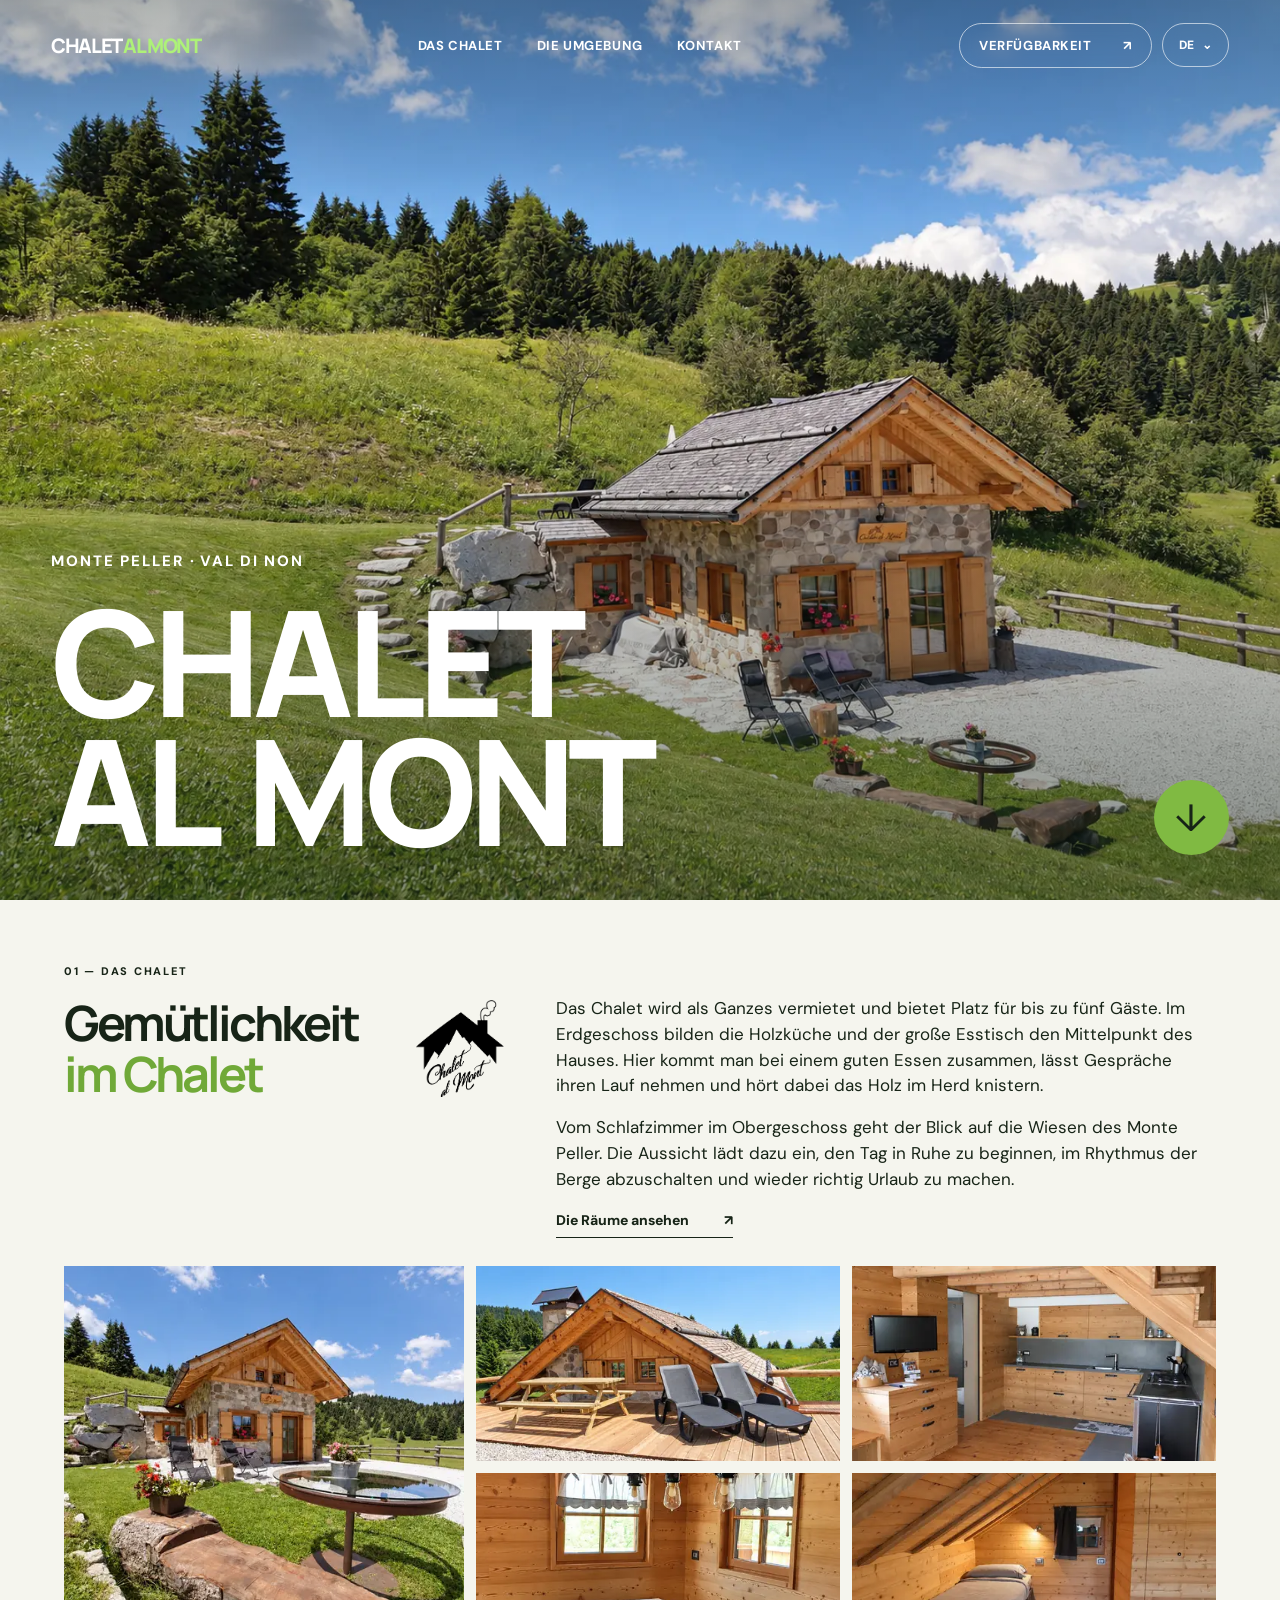
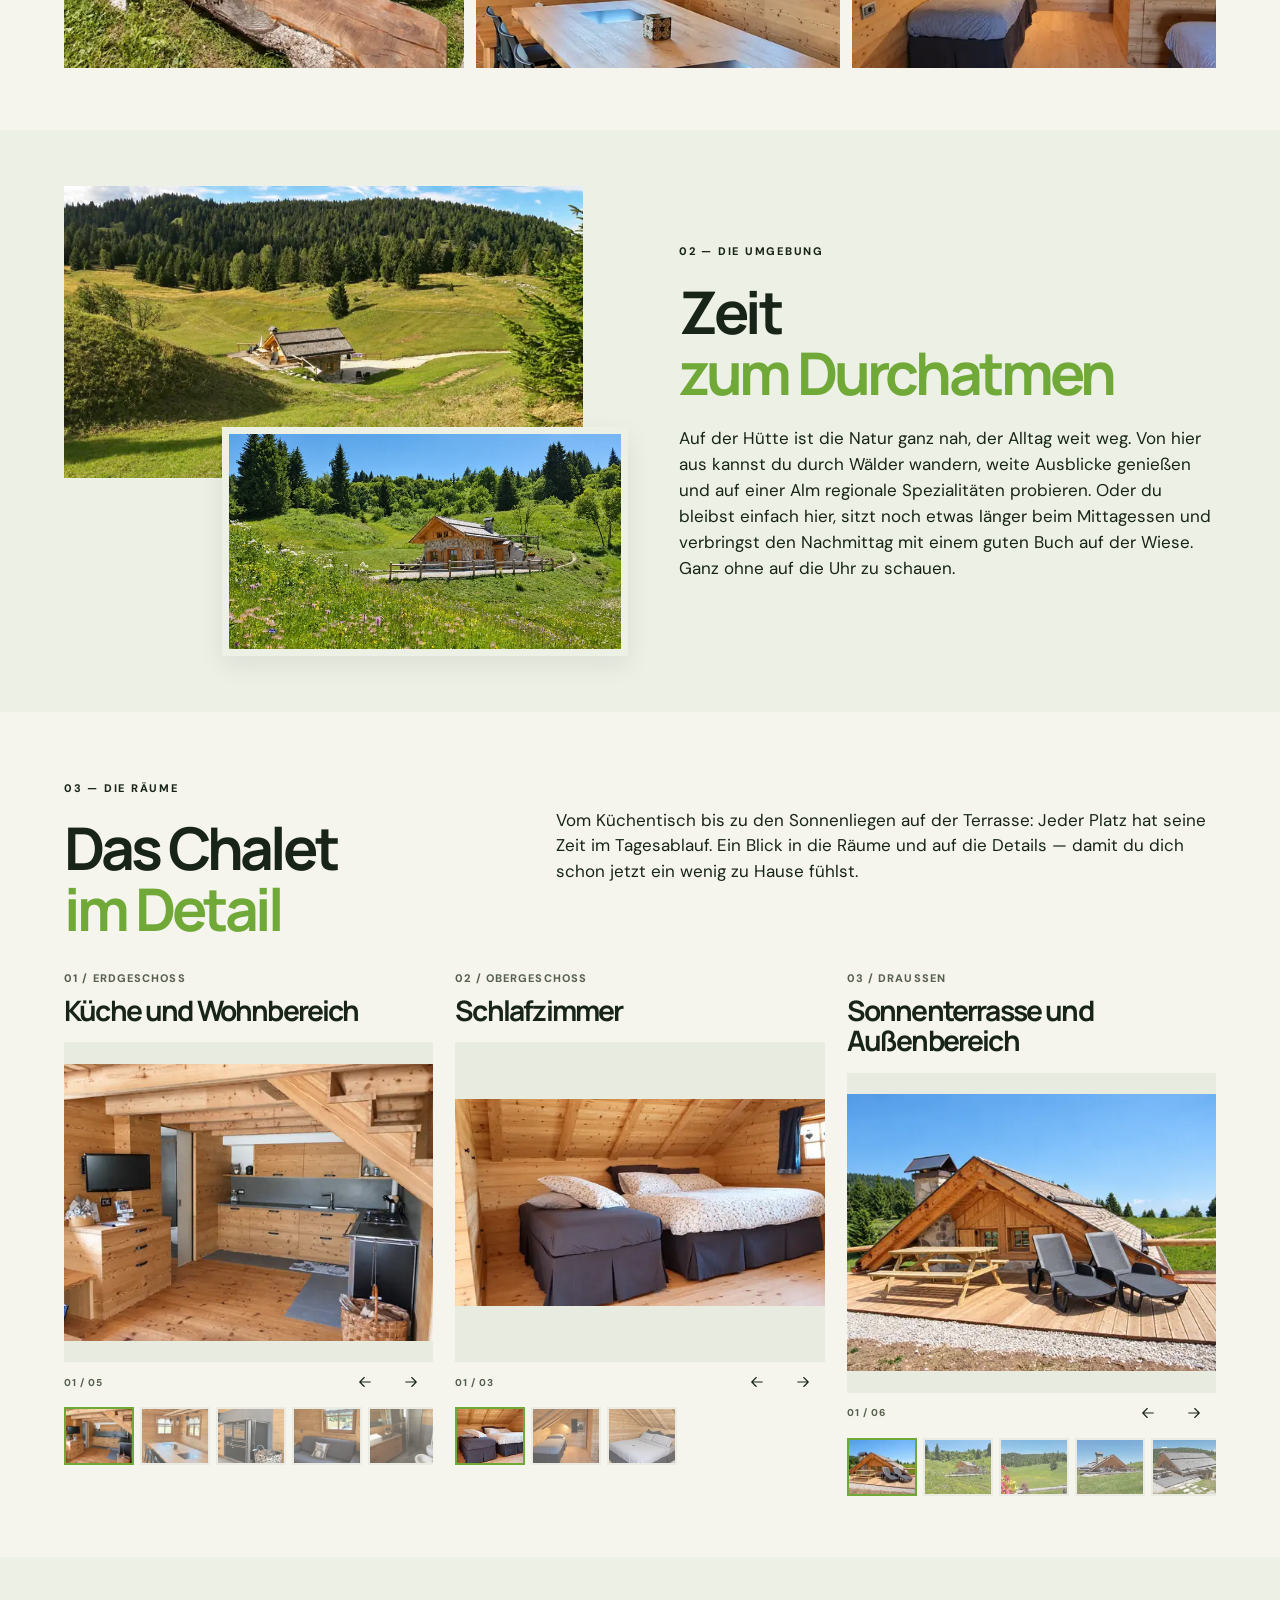
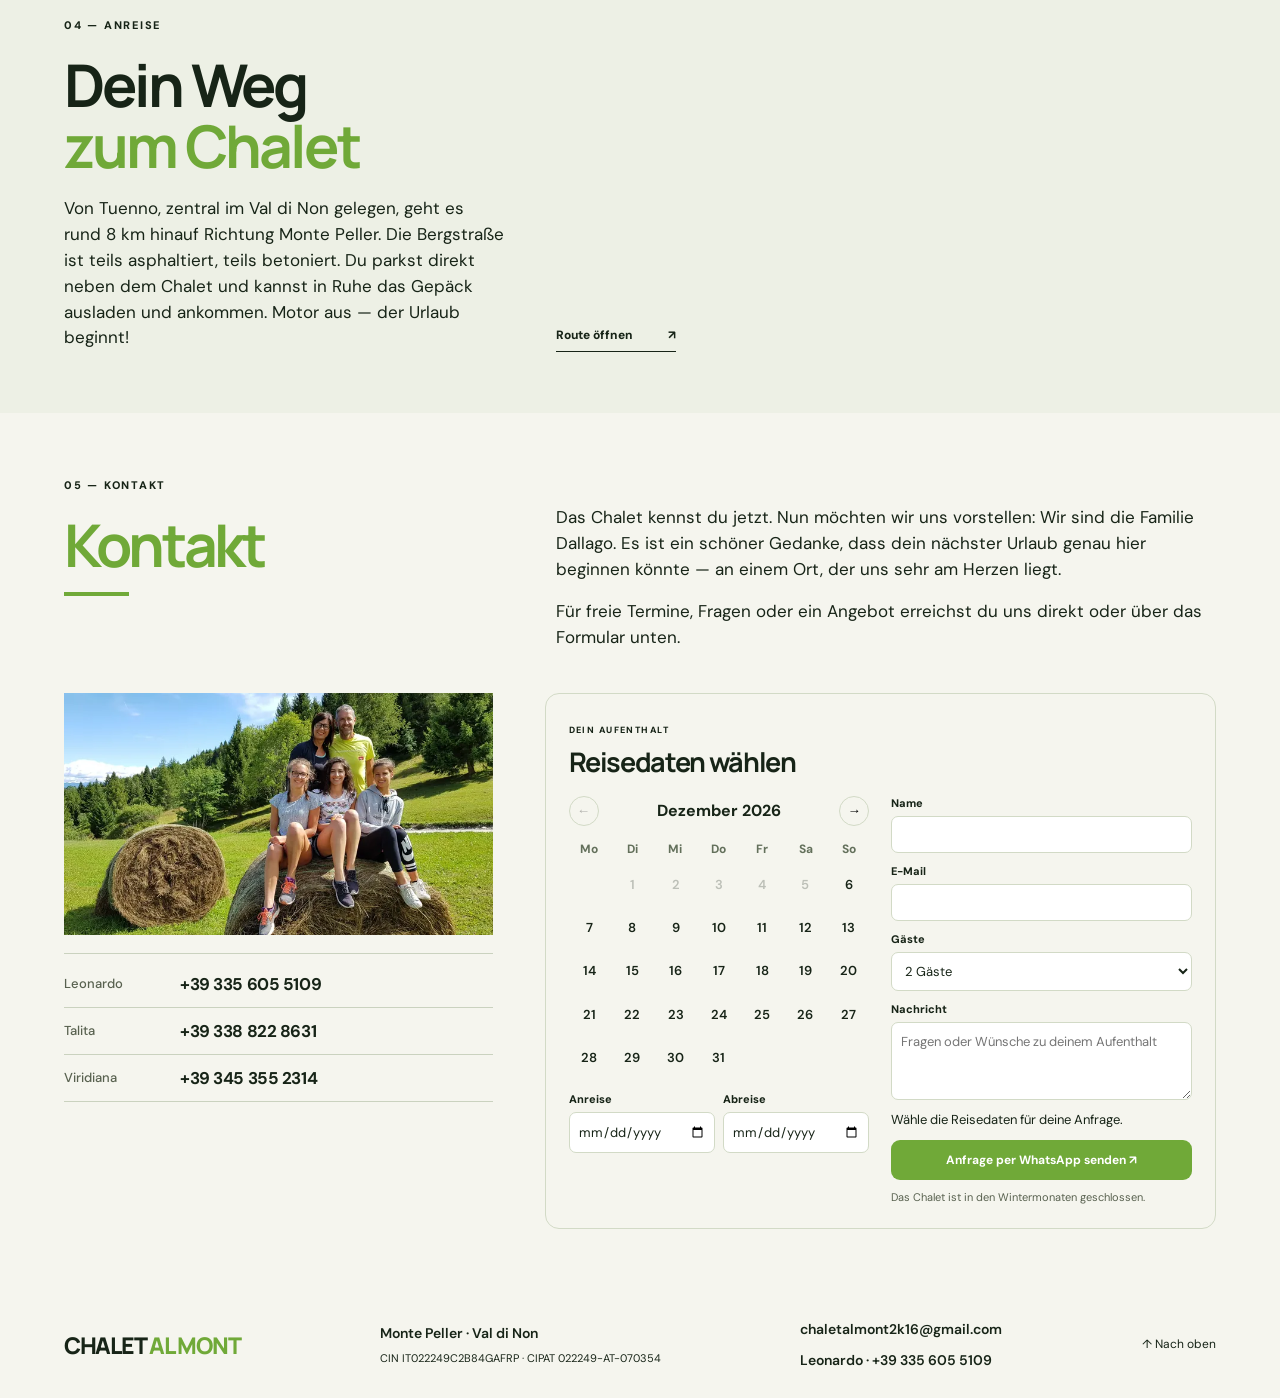
==== docs/de/index.html @ 5050e34b "Sito Chalet al Mont: IT, EN e DE" ====
<!doctype html>
<html lang="de">
<head>
  <meta charset="utf-8"><meta name="viewport" content="width=device-width, initial-scale=1"><meta name="theme-color" content="#223322">
  <title>Chalet al Mont — Eine Hütte am Monte Peller</title>
  <meta name="description" content="Chalet al Mont: eine Hütte für bis zu fünf Gäste am Monte Peller, zwischen Wiesen und Wald. Entdecke die Räume und frage nach freien Terminen.">
  <link rel="preconnect" href="https://fonts.googleapis.com"><link rel="preconnect" href="https://fonts.gstatic.com" crossorigin><link href="https://fonts.googleapis.com/css2?family=DM+Sans:wght@400;500;600;700&amp;family=Manrope:wght@400;500;600;700;800&amp;display=swap" rel="stylesheet"><link rel="stylesheet" href="../style.css">
<link rel="alternate" hreflang="it" href="https://gabbbri.github.io/chalet-al-mont/"><link rel="alternate" hreflang="en" href="https://gabbbri.github.io/chalet-al-mont/en/"><link rel="alternate" hreflang="de" href="https://gabbbri.github.io/chalet-al-mont/de/"></head>
<body>
  <header class="topbar"><a class="brand" href="#top" aria-label="Chalet al Mont, zum Seitenanfang">CHALET <span>AL MONT</span></a><nav aria-label="Hauptmenü"><a href="#chalet">DAS CHALET</a><a href="#paesaggio">DIE UMGEBUNG</a><a href="#contatti">KONTAKT</a></nav><div class="header-actions"><a class="top-cta" href="#contatti">VERFÜGBARKEIT <span>↗</span></a><details class="language-switch"><summary aria-label="Sprache wählen"><span>DE</span><span aria-hidden="true">⌄</span></summary><div class="language-list"><a href="../" lang="it" hreflang="it" data-language="it">Italiano</a><a href="../en/" lang="en" hreflang="en" data-language="en">English</a><a href="./" lang="de" hreflang="de" data-language="de" aria-current="page">Deutsch</a></div></details></div></header>
  <main id="top">
    <section class="hero" aria-labelledby="hero-title"><img class="hero-img" src="../assets/chalet.jpg-page-1448.webp" srcset="../assets/chalet.jpg-page-480.webp 480w, ../assets/chalet.jpg-page-720.webp 720w, ../assets/chalet.jpg-page-960.webp 960w, ../assets/chalet.jpg-page-1448.webp 1448w" sizes="100vw" width="1448" height="1086" decoding="async" alt="Chalet al Mont auf den Wiesen des Monte Peller" fetchpriority="high"><div class="hero-shade"></div><div class="hero-bottom"><div><span class="tiny">MONTE PELLER · VAL DI NON</span><h1 id="hero-title">CHALET<br><span>AL MONT</span></h1></div><a class="hero-down" href="#chalet" aria-label="Zum Chalet scrollen">↓</a></div></section>

    <section class="opening" id="chalet">
      <div class="opening-head"><div class="section-title-block"><div class="opening-identity"><span class="section-label">01 — DAS CHALET</span></div><h2>Gemütlichkeit <br><em>im Chalet</em></h2><img class="original-logo opening-mark" src="../assets/logo-originale.png" alt="Logo von Chalet al Mont" loading="lazy"></div><div class="opening-copy"><p>Das Chalet wird als Ganzes vermietet und bietet Platz für bis zu fünf Gäste. Im Erdgeschoss bilden die Holzküche und der große Esstisch den Mittelpunkt des Hauses. Hier kommt man bei einem guten Essen zusammen, lässt Gespräche ihren Lauf nehmen und hört dabei das Holz im Herd knistern.</p><p>Vom Schlafzimmer im Obergeschoss geht der Blick auf die Wiesen des Monte Peller. Die Aussicht lädt dazu ein, den Tag in Ruhe zu beginnen, im Rhythmus der Berge abzuschalten und wieder richtig Urlaub zu machen.</p><a class="arrow-link" href="#ambienti">Die Räume ansehen <span>↗</span></a></div></div>
      <div class="chalet-gallery" aria-label="Fotos des Chalets, innen und außen">
        <a class="gallery-main" href="../assets/facciata-1086.webp" aria-label="Foto der Chaletfassade öffnen"><img src="../assets/facciata-page-480.webp" srcset="../assets/facciata-page-480.webp 480w, ../assets/facciata-page-720.webp 720w, ../assets/facciata-page-960.webp 960w" sizes="(max-width: 650px) 90vw, 30vw" width="480" height="640" decoding="async" alt="Das Chalet und die Sitzplätze im Freien" loading="lazy"></a>
        <a href="../assets/terrazza-ai-1448.webp" aria-label="Foto der Terrasse öffnen"><img src="../assets/terrazza-ai-page-480.webp" srcset="../assets/terrazza-ai-page-480.webp 480w, ../assets/terrazza-ai-page-720.webp 720w, ../assets/terrazza-ai-page-960.webp 960w" sizes="(max-width: 650px) 44vw, 29vw" width="480" height="360" decoding="async" alt="Terrasse mit Tisch und Sonnenliegen" loading="lazy"></a>
        <a href="../assets/cucina-ai-1448.webp" aria-label="Foto der Küche öffnen"><img src="../assets/cucina-ai-page-480.webp" srcset="../assets/cucina-ai-page-480.webp 480w, ../assets/cucina-ai-page-720.webp 720w, ../assets/cucina-ai-page-960.webp 960w" sizes="(max-width: 650px) 44vw, 29vw" width="480" height="360" decoding="async" alt="Holzküche und Herd unter der Treppe" loading="lazy"></a>
        <a href="../assets/zona-pranzo-ai-941.webp" aria-label="Vergrößern: Der Esstisch vor den beiden Fenstern"><img src="../assets/zona-pranzo-ai-page-480.webp" srcset="../assets/zona-pranzo-ai-page-480.webp 480w, ../assets/zona-pranzo-ai-page-720.webp 720w, ../assets/zona-pranzo-ai-page-941.webp 941w" sizes="(max-width: 650px) 44vw, 29vw" width="480" height="853" decoding="async" alt="Der Esstisch vor den beiden Fenstern" loading="lazy"></a>
        <a href="../assets/camera-ai-1600.webp" aria-label="Foto des Schlafzimmers öffnen"><img src="../assets/camera-ai-page-480.webp" srcset="../assets/camera-ai-page-480.webp 480w, ../assets/camera-ai-page-720.webp 720w, ../assets/camera-ai-page-960.webp 960w" sizes="(max-width: 650px) 44vw, 29vw" width="480" height="270" decoding="async" alt="Betten im Schlafzimmer im Obergeschoss" loading="lazy"></a>
      </div>
    </section>



    <section class="photo-story" id="paesaggio"><div class="landscape-composition"><figure class="landscape-main"><img src="../assets/radura-page-480.webp" srcset="../assets/radura-page-480.webp 480w, ../assets/radura-page-720.webp 720w, ../assets/radura-page-960.webp 960w" sizes="(max-width: 750px) 80vw, 44vw" width="480" height="270" decoding="async" alt="Das Chalet auf einer Lichtung zwischen Wiese und Wald" loading="lazy"></figure><figure class="landscape-inset"><img src="../assets/prato-ai-page-480.webp" srcset="../assets/prato-ai-page-480.webp 480w, ../assets/prato-ai-page-720.webp 720w, ../assets/prato-ai-page-960.webp 960w" sizes="(max-width: 750px) 80vw, 44vw" width="480" height="270" decoding="async" alt="Das Chalet von der Wiese aus gesehen" loading="lazy"></figure></div><div class="photo-panel"><span class="section-label">02 — DIE UMGEBUNG</span><h2>Zeit <br><em>zum Durchatmen</em></h2><p>Auf der Hütte ist die Natur ganz nah, der Alltag weit weg. Von hier aus kannst du durch Wälder wandern, weite Ausblicke genießen und auf einer Alm regionale Spezialitäten probieren. Oder du bleibst einfach hier, sitzt noch etwas länger beim Mittagessen und verbringst den Nachmittag mit einem guten Buch auf der Wiese. Ganz ohne auf die Uhr zu schauen.</p></div></section>

    <section class="rooms" id="ambienti"><div class="rooms-head"><div class="section-title-block"><span class="section-label">03 — DIE RÄUME</span><h2>Das Chalet <br><em>im Detail</em></h2></div><div class="section-copy"><p>Vom Küchentisch bis zu den Sonnenliegen auf der Terrasse: Jeder Platz hat seine Zeit im Tagesablauf. Ein Blick in die Räume und auf die Details — damit du dich schon jetzt ein wenig zu Hause fühlst.</p></div></div><div class="room-grid"><article class="room-card"><span>01 / ERDGESCHOSS</span><h3>Küche und Wohnbereich</h3><div class="space-gallery" aria-label="Fotos vom Erdgeschoss" data-space-gallery><div class="space-slides"><a class="room-photo" href="../assets/cucina-ai-1448.webp" aria-label="Vergrößern: Die Küche und die Treppe zum Obergeschoss"><img src="../assets/cucina-ai-page-480.webp" srcset="../assets/cucina-ai-page-480.webp 480w, ../assets/cucina-ai-page-720.webp 720w, ../assets/cucina-ai-page-960.webp 960w" sizes="(max-width: 650px) 90vw, 29vw" width="480" height="360" decoding="async" alt="Die Küche und die Treppe zum Obergeschoss" loading="lazy"></a><a class="room-photo" href="../assets/zona-pranzo-ai-941.webp" aria-label="Vergrößern: Der Esstisch vor den beiden Fenstern" hidden tabindex="-1"><img data-src="../assets/zona-pranzo-ai-page-480.webp" data-srcset="../assets/zona-pranzo-ai-page-480.webp 480w, ../assets/zona-pranzo-ai-page-720.webp 720w, ../assets/zona-pranzo-ai-page-941.webp 941w" sizes="(max-width: 650px) 90vw, 29vw" width="480" height="853" decoding="async" alt="Der Esstisch vor den beiden Fenstern" loading="lazy"></a><a class="room-photo" href="../assets/stufa-ai-941.webp" aria-label="Vergrößern: Der Holzherd im Erdgeschoss" hidden tabindex="-1"><img data-src="../assets/stufa-ai-page-480.webp" data-srcset="../assets/stufa-ai-page-480.webp 480w, ../assets/stufa-ai-page-720.webp 720w, ../assets/stufa-ai-page-941.webp 941w" sizes="(max-width: 650px) 90vw, 29vw" width="480" height="853" decoding="async" alt="Der Holzherd im Erdgeschoss" loading="lazy"></a><a class="room-photo" href="../assets/soggiorno-ai-1086.webp" aria-label="Vergrößern: Das Sofa im Wohnbereich" hidden tabindex="-1"><img data-src="../assets/soggiorno-ai-page-480.webp" data-srcset="../assets/soggiorno-ai-page-480.webp 480w, ../assets/soggiorno-ai-page-720.webp 720w, ../assets/soggiorno-ai-page-960.webp 960w" sizes="(max-width: 650px) 90vw, 29vw" width="480" height="640" decoding="async" alt="Das Sofa im Wohnbereich" loading="lazy"></a><a class="room-photo" href="../assets/bagno-originale-1600.webp" aria-label="Vergrößern: Das Bad im Erdgeschoss mit Waschbecken und Dusche" hidden tabindex="-1"><img data-src="../assets/bagno-originale-page-480.webp" data-srcset="../assets/bagno-originale-page-480.webp 480w, ../assets/bagno-originale-page-720.webp 720w, ../assets/bagno-originale-page-960.webp 960w" sizes="(max-width: 650px) 90vw, 29vw" width="480" height="360" decoding="async" alt="Das Bad im Erdgeschoss mit Waschbecken und Dusche" loading="lazy"></a><div class="space-controls"><button type="button" data-step="-1" aria-label="Vorheriges Foto"><svg viewbox="0 0 24 24" aria-hidden="true"><path d="M19 12H5m6-6-6 6 6 6"></path></svg></button><span class="space-count" aria-live="polite">01 / 05</span><button type="button" data-step="1" aria-label="Nächstes Foto"><svg viewbox="0 0 24 24" aria-hidden="true"><path d="M5 12h14m-6-6 6 6-6 6"></path></svg></button></div></div><div class="space-thumbs" aria-label="Foto auswählen"><button type="button" data-photo="0" aria-label="Anzeigen: Die Küche und die Treppe zum Obergeschoss" aria-pressed="true"><img src="../assets/cucina-ai-page-160.webp" width="160" height="120" decoding="async" alt="" loading="lazy"></button><button type="button" data-photo="1" aria-label="Anzeigen: Der Esstisch vor den beiden Fenstern" aria-pressed="false"><img src="../assets/zona-pranzo-ai-page-160.webp" width="160" height="284" decoding="async" alt="" loading="lazy"></button><button type="button" data-photo="2" aria-label="Anzeigen: Der Holzherd im Erdgeschoss" aria-pressed="false"><img src="../assets/stufa-ai-page-160.webp" width="160" height="284" decoding="async" alt="" loading="lazy"></button><button type="button" data-photo="3" aria-label="Anzeigen: Das Sofa im Wohnbereich" aria-pressed="false"><img src="../assets/soggiorno-ai-page-160.webp" width="160" height="213" decoding="async" alt="" loading="lazy"></button><button type="button" data-photo="4" aria-label="Anzeigen: Das Bad im Erdgeschoss mit Waschbecken und Dusche" aria-pressed="false"><img src="../assets/bagno-originale-page-160.webp" width="160" height="120" decoding="async" alt="" loading="lazy"></button></div></div></article><article class="room-card"><span>02 / OBERGESCHOSS</span><h3>Schlafzimmer</h3><div class="space-gallery" aria-label="Fotos vom Obergeschoss" data-space-gallery><div class="space-slides"><a class="room-photo" href="../assets/letti-ai-1600.webp" aria-label="Vergrößern: Doppelbett und Einzelbett im Schlafzimmer im Obergeschoss"><img src="../assets/letti-ai-page-480.webp" srcset="../assets/letti-ai-page-480.webp 480w, ../assets/letti-ai-page-720.webp 720w, ../assets/letti-ai-page-960.webp 960w" sizes="(max-width: 650px) 90vw, 29vw" width="480" height="270" decoding="async" alt="Doppelbett und Einzelbett im Schlafzimmer im Obergeschoss" loading="lazy"></a><a class="room-photo" href="../assets/camera-ai-1600.webp" aria-label="Vergrößern: Einzelbetten unter der Holzdecke" hidden tabindex="-1"><img data-src="../assets/camera-ai-page-480.webp" data-srcset="../assets/camera-ai-page-480.webp 480w, ../assets/camera-ai-page-720.webp 720w, ../assets/camera-ai-page-960.webp 960w" sizes="(max-width: 650px) 90vw, 29vw" width="480" height="270" decoding="async" alt="Einzelbetten unter der Holzdecke" loading="lazy"></a><a class="room-photo" href="../assets/matrimoniale-ai-1600.webp" aria-label="Vergrößern: Das Doppelbett vom Fenster aus gesehen" hidden tabindex="-1"><img data-src="../assets/matrimoniale-ai-page-480.webp" data-srcset="../assets/matrimoniale-ai-page-480.webp 480w, ../assets/matrimoniale-ai-page-720.webp 720w, ../assets/matrimoniale-ai-page-960.webp 960w" sizes="(max-width: 650px) 90vw, 29vw" width="480" height="270" decoding="async" alt="Das Doppelbett vom Fenster aus gesehen" loading="lazy"></a><div class="space-controls"><button type="button" data-step="-1" aria-label="Vorheriges Foto"><svg viewbox="0 0 24 24" aria-hidden="true"><path d="M19 12H5m6-6-6 6 6 6"></path></svg></button><span class="space-count" aria-live="polite">01 / 03</span><button type="button" data-step="1" aria-label="Nächstes Foto"><svg viewbox="0 0 24 24" aria-hidden="true"><path d="M5 12h14m-6-6 6 6-6 6"></path></svg></button></div></div><div class="space-thumbs" aria-label="Foto auswählen"><button type="button" data-photo="0" aria-label="Anzeigen: Doppelbett und Einzelbett im Schlafzimmer im Obergeschoss" aria-pressed="true"><img src="../assets/letti-ai-page-160.webp" width="160" height="90" decoding="async" alt="" loading="lazy"></button><button type="button" data-photo="1" aria-label="Anzeigen: Einzelbetten unter der Holzdecke" aria-pressed="false"><img src="../assets/camera-ai-page-160.webp" width="160" height="90" decoding="async" alt="" loading="lazy"></button><button type="button" data-photo="2" aria-label="Anzeigen: Das Doppelbett vom Fenster aus gesehen" aria-pressed="false"><img src="../assets/matrimoniale-ai-page-160.webp" width="160" height="90" decoding="async" alt="" loading="lazy"></button></div></div></article><article class="room-card"><span>03 / DRAUSSEN</span><h3>Sonnenterrasse und Außenbereich</h3><div class="space-gallery" aria-label="Fotos vom Außenbereich" data-space-gallery><div class="space-slides"><a class="room-photo" href="../assets/terrazza-ai-1448.webp" aria-label="Vergrößern: Die Terrasse mit Tisch und Sonnenliegen"><img src="../assets/terrazza-ai-page-480.webp" srcset="../assets/terrazza-ai-page-480.webp 480w, ../assets/terrazza-ai-page-720.webp 720w, ../assets/terrazza-ai-page-960.webp 960w" sizes="(max-width: 650px) 90vw, 29vw" width="480" height="360" decoding="async" alt="Die Terrasse mit Tisch und Sonnenliegen" loading="lazy"></a><a class="room-photo" href="../assets/prato-ai-1600.webp" aria-label="Vergrößern: Das Chalet von der Wiese aus gesehen" hidden tabindex="-1"><img data-src="../assets/prato-ai-page-480.webp" data-srcset="../assets/prato-ai-page-480.webp 480w, ../assets/prato-ai-page-720.webp 720w, ../assets/prato-ai-page-960.webp 960w" sizes="(max-width: 650px) 90vw, 29vw" width="480" height="270" decoding="async" alt="Das Chalet von der Wiese aus gesehen" loading="lazy"></a><a class="room-photo" href="../assets/originale-15-1600.webp" aria-label="Vergrößern: Wiese und Wald von der Terrasse aus gesehen" hidden tabindex="-1"><img data-src="../assets/originale-15-page-480.webp" data-srcset="../assets/originale-15-page-480.webp 480w, ../assets/originale-15-page-720.webp 720w, ../assets/originale-15-page-960.webp 960w" sizes="(max-width: 650px) 90vw, 29vw" width="480" height="270" decoding="async" alt="Wiese und Wald von der Terrasse aus gesehen" loading="lazy"></a><a class="room-photo" href="../assets/terrazza-lato-originale-1600.webp" aria-label="Vergrößern: Die Terrasse von der Wiese aus, mit Zugang zum Obergeschoss" hidden tabindex="-1"><img data-src="../assets/terrazza-lato-originale-page-480.webp" data-srcset="../assets/terrazza-lato-originale-page-480.webp 480w, ../assets/terrazza-lato-originale-page-720.webp 720w, ../assets/terrazza-lato-originale-page-960.webp 960w" sizes="(max-width: 650px) 90vw, 29vw" width="480" height="270" decoding="async" alt="Die Terrasse von der Wiese aus, mit Zugang zum Obergeschoss" loading="lazy"></a><a class="room-photo" href="../assets/terrazza-accesso-originale-1600.webp" aria-label="Vergrößern: Der Tisch auf der Terrasse und der Zugang zum Chalet" hidden tabindex="-1"><img data-src="../assets/terrazza-accesso-originale-page-480.webp" data-srcset="../assets/terrazza-accesso-originale-page-480.webp 480w, ../assets/terrazza-accesso-originale-page-720.webp 720w, ../assets/terrazza-accesso-originale-page-960.webp 960w" sizes="(max-width: 650px) 90vw, 29vw" width="480" height="270" decoding="async" alt="Der Tisch auf der Terrasse und der Zugang zum Chalet" loading="lazy"></a><a class="room-photo" href="../assets/panca-originale-1600.webp" aria-label="Vergrößern: Die Holzbank an der Chaletfassade" hidden tabindex="-1"><img data-src="../assets/panca-originale-page-480.webp" data-srcset="../assets/panca-originale-page-480.webp 480w, ../assets/panca-originale-page-720.webp 720w, ../assets/panca-originale-page-960.webp 960w" sizes="(max-width: 650px) 90vw, 29vw" width="480" height="640" decoding="async" alt="Die Holzbank an der Chaletfassade" loading="lazy"></a><div class="space-controls"><button type="button" data-step="-1" aria-label="Vorheriges Foto"><svg viewbox="0 0 24 24" aria-hidden="true"><path d="M19 12H5m6-6-6 6 6 6"></path></svg></button><span class="space-count" aria-live="polite">01 / 06</span><button type="button" data-step="1" aria-label="Nächstes Foto"><svg viewbox="0 0 24 24" aria-hidden="true"><path d="M5 12h14m-6-6 6 6-6 6"></path></svg></button></div></div><div class="space-thumbs" aria-label="Foto auswählen"><button type="button" data-photo="0" aria-label="Anzeigen: Die Terrasse mit Tisch und Sonnenliegen" aria-pressed="true"><img src="../assets/terrazza-ai-page-160.webp" width="160" height="120" decoding="async" alt="" loading="lazy"></button><button type="button" data-photo="1" aria-label="Anzeigen: Das Chalet von der Wiese aus gesehen" aria-pressed="false"><img src="../assets/prato-ai-page-160.webp" width="160" height="90" decoding="async" alt="" loading="lazy"></button><button type="button" data-photo="2" aria-label="Anzeigen: Wiese und Wald von der Terrasse aus gesehen" aria-pressed="false"><img src="../assets/originale-15-page-160.webp" width="160" height="90" decoding="async" alt="" loading="lazy"></button><button type="button" data-photo="3" aria-label="Anzeigen: Die Terrasse von der Wiese aus, mit Zugang zum Obergeschoss" aria-pressed="false"><img src="../assets/terrazza-lato-originale-page-160.webp" width="160" height="90" decoding="async" alt="" loading="lazy"></button><button type="button" data-photo="4" aria-label="Anzeigen: Der Tisch auf der Terrasse und der Zugang zum Chalet" aria-pressed="false"><img src="../assets/terrazza-accesso-originale-page-160.webp" width="160" height="90" decoding="async" alt="" loading="lazy"></button><button type="button" data-photo="5" aria-label="Anzeigen: Die Holzbank an der Chaletfassade" aria-pressed="false"><img src="../assets/panca-originale-page-160.webp" width="160" height="213" decoding="async" alt="" loading="lazy"></button></div></div></article></div></section>

    <section class="arrival-map" id="mappa"><div class="arrival-copy"><span class="section-label">04 — ANREISE</span><h2>Dein Weg <br><em>zum Chalet</em></h2><p>Von Tuenno, zentral im Val di Non gelegen, geht es rund 8 km hinauf Richtung Monte Peller. Die Bergstraße ist teils asphaltiert, teils betoniert. Du parkst direkt neben dem Chalet und kannst in Ruhe das Gepäck ausladen und ankommen. Motor aus — der Urlaub beginnt!</p></div><div class="map-panel"><iframe title="Karte von Chalet al Mont am Monte Peller" src="https://www.google.com/maps?q=Chalet%20al%20Mont%20Monte%20Peller%20Tuenno&amp;output=embed&amp;hl=de" loading="lazy" referrerpolicy="no-referrer-when-downgrade"></iframe><a class="arrow-link" href="https://www.google.com/maps/search/?api=1&amp;query=Chalet+al+Mont+Monte+Peller+Tuenno" target="_blank" rel="noopener">Route öffnen <span>↗</span></a></div></section>

    <section class="welcome" id="contatti"><div class="contact-head"><div class="section-title-block"><span class="section-label">05 — KONTAKT</span><h2 class="contact-title">Kontakt</h2></div><div class="section-copy"><p>Das Chalet kennst du jetzt. Nun möchten wir uns vorstellen: Wir sind die Familie Dallago. Es ist ein schöner Gedanke, dass dein nächster Urlaub genau hier beginnen könnte — an einem Ort, der uns sehr am Herzen liegt.</p><p>Für freie Termine, Fragen oder ein Angebot erreichst du uns direkt oder über das Formular unten.</p></div></div><div class="welcome-top"><div class="host-area"><div class="host-intro"><img src="../assets/famiglia-originale-page-480.webp" srcset="../assets/famiglia-originale-page-480.webp 480w, ../assets/famiglia-originale-page-720.webp 720w, ../assets/famiglia-originale-page-960.webp 960w" sizes="(max-width: 750px) 90vw, 50vw" width="480" height="270" decoding="async" alt="Die Familie Dallago, die Gastgeber von Chalet al Mont" loading="lazy"></div><div class="host-numbers" aria-label="Telefonnummern der Familie"><a href="tel:+393356055109"><span>Leonardo</span><strong>+39 335 605 5109</strong></a><a href="tel:+393388228631"><span>Talita</span><strong>+39 338 822 8631</strong></a><a href="tel:+393453552314"><span>Viridiana</span><strong>+39 345 355 2314</strong></a></div></div><form class="booking-card" id="contact-form"><span class="section-label">DEIN AUFENTHALT</span><h3>Reisedaten wählen</h3><div class="booking-layout"><div class="booking-calendar"><div class="calendar-heading"><button type="button" id="month-prev" aria-label="Vorheriger Monat">←</button><strong id="calendar-month"></strong><button type="button" id="month-next" aria-label="Nächster Monat">→</button></div><div class="calendar-week" aria-hidden="true"><span>Mo</span><span>Di</span><span>Mi</span><span>Do</span><span>Fr</span><span>Sa</span><span>So</span></div><div class="calendar-days" id="calendar-days" aria-label="Kalender zur Auswahl der Reisedaten"></div><div class="date-fields"><label>Anreise<input type="date" id="arrival"></label><label>Abreise<input type="date" id="departure"></label></div></div><div class="booking-details"><div class="contact-fields"><label>Name<input id="contact-name" name="name" type="text" autocomplete="name" maxlength="120" required></label><label>E-Mail<input id="contact-email" name="email" type="email" autocomplete="email" maxlength="200"></label></div><label class="guest-field">Gäste<select id="guest-count"><option value="1">1 Gast</option><option value="2" selected>2 Gäste</option><option value="3">3 Gäste</option><option value="4">4 Gäste</option><option value="5">5 Gäste</option></select></label><label class="message-field">Nachricht<textarea id="contact-message" name="message" rows="3" maxlength="2000" placeholder="Fragen oder Wünsche zu deinem Aufenthalt"></textarea></label><p class="date-summary" id="date-summary" aria-live="polite">Wähle die Reisedaten für deine Anfrage.</p><button type="submit" class="booking-send" id="booking-send" disabled>Anfrage per WhatsApp senden ↗</button><p class="calendar-note">Das Chalet ist in den Wintermonaten geschlossen.</p></div></div></form></div>

    </section>
  </main>
  <footer><strong class="footer-brand">CHALET <span>AL MONT</span></strong><div class="footer-info">Monte Peller · Val di Non<br><small>CIN IT022249C2B84GAFRP · CIPAT 022249-AT-070354</small></div><div class="footer-contacts"><a href="mailto:chaletalmont2k16@gmail.com">chaletalmont2k16@gmail.com</a><a href="tel:+393356055109">Leonardo · +39 335 605 5109</a></div><a class="back-top" href="#top">↑ Nach oben</a></footer>
  <dialog class="gallery-dialog" aria-label="Fotogalerie des Chalets"><button class="gallery-close" type="button" aria-label="Galerie schließen">×</button><button class="gallery-prev" type="button" aria-label="Vorheriges Foto">←</button><img alt=""><button class="gallery-next" type="button" aria-label="Nächstes Foto">→</button><span class="gallery-counter" aria-live="polite"></span></dialog>
  <script src="../language-menu.js"></script>
  <script src="../gallery.js"></script>
  <script type="module" src="../calendar.js"></script>
</body>
</html>
---- docs/style.css ----
:root{--dark:#172417;--cream:#f5f5ee;--green:#80ba42}*{box-sizing:border-box}html{scroll-behavior:smooth}body{margin:0;color:var(--dark);background:var(--cream);font-family:'DM Sans',sans-serif}a{text-decoration:none;color:inherit}h1,h2,h3,p{margin:0}h1,h2,h3{font-family:Manrope,sans-serif;letter-spacing:-.065em}img{display:block;width:100%}a{outline-offset:4px}.topbar{position:absolute;top:0;left:0;right:0;z-index:10;height:90px;padding:0 4vw;display:flex;align-items:center;justify-content:space-between;color:#fff}.brand{font:800 20px Manrope;letter-spacing:-.07em}.brand span{color:#adf178}.topbar nav{display:flex;gap:34px;font-size:13px;font-weight:700}.topbar nav a:hover{color:#adf178}.top-cta{border:1px solid #ffffff9c;padding:13px 19px;border-radius:100px;font-size:13px;font-weight:700;backdrop-filter:blur(8px)}.top-cta span{margin-left:28px}.top-cta:hover{background:var(--green);color:var(--dark)}.hero{height:100svh;min-height:670px;position:relative;overflow:hidden;color:white}.hero-img{height:100%;object-fit:cover;object-position:center 57%}.hero-shade{position:absolute;inset:0;background:linear-gradient(180deg,#101e1d55 0%,transparent 24%,transparent 42%,#0d211b83 100%)}.hero-top{position:absolute;top:120px;left:4vw;right:4vw;display:flex;justify-content:space-between;font-size:11px;font-weight:800;letter-spacing:.13em}.hero-bottom{position:absolute;left:4vw;right:4vw;bottom:5vh;display:flex;align-items:end;justify-content:space-between}.tiny,.section-label{font-size:11px;font-weight:800;letter-spacing:.16em}.hero h1{font-size:clamp(7rem,16vw,19rem);line-height:.75;margin:25px 0 0;letter-spacing:-.09em;text-shadow:0 4px 35px #16271b2e}.hero-down{width:75px;height:75px;border-radius:50%;display:grid;place-items:center;background:var(--green);color:var(--dark);font-size:38px;transition:transform .3s}.hero-down:hover{transform:translateY(7px)}.hero-side{position:absolute;right:15px;top:49%;writing-mode:vertical-rl;font-size:10px;font-weight:800;letter-spacing:.22em}.opening{display:grid;grid-template-columns:22% 1fr 14%;gap:2vw;padding:145px 5vw 165px;align-items:start}.opening h2,.rooms h2,.history h2{font-size:clamp(3.5rem,6.7vw,8rem);line-height:1.04}.opening h2 em,.end h2 em{font-style:normal;color:#70a938}.opening p{font-size:20px;line-height:1.55;max-width:700px;margin:40px 0 34px}.arrow-link{font-size:14px;font-weight:800;border-bottom:1px solid var(--dark);padding-bottom:8px}.arrow-link span{padding-left:32px}.sunmark{font-size:clamp(6rem,13vw,14rem);color:var(--green);line-height:.75}.moving-line{background:var(--green);overflow:hidden;white-space:nowrap;padding:21px 0;transform:rotate(-1.2deg);margin:-25px -1vw;position:relative;z-index:2}.moving-line div{width:max-content;font:800 22px Manrope;letter-spacing:.08em;animation:slide 26s linear infinite}@keyframes slide{to{transform:translateX(-35%)}}.photo-story{display:grid;grid-template-columns:60% 40%;min-height:760px}.photo-frame{position:relative;overflow:hidden}.photo-frame img{height:100%;object-fit:cover;object-position:48% center}.photo-count{position:absolute;left:4vw;bottom:35px;color:white;font-size:12px;font-weight:800;letter-spacing:.15em}.photo-panel{background:#233c25;color:var(--cream);padding:120px 10% 60px;display:flex;flex-direction:column}.photo-panel h2{font-size:clamp(3.4rem,5.4vw,7rem);line-height:1.04;margin:90px 0 30px}.photo-panel p{font-size:18px;line-height:1.55;max-width:500px}.small-rule{height:1px;background:#8da38a;margin:auto 0 22px}.photo-panel>span:last-child{font-size:11px;font-weight:800;letter-spacing:.14em}.rooms{padding:135px 5vw 120px}.rooms-head{display:grid;grid-template-columns:22% 1fr}.room-grid{display:grid;grid-template-columns:repeat(3,1fr);gap:20px;margin-top:85px}.room-card{border-top:2px solid var(--dark);padding:20px 15px 10px 0;min-height:265px;display:flex;flex-direction:column}.room-card span{font-size:11px;font-weight:800;letter-spacing:.1em}.room-card h3{font-size:clamp(2rem,3vw,3.5rem);line-height:1.08;margin:35px 0 18px}.room-card p{font-size:16px;line-height:1.5;max-width:370px}.season-note{font-size:13px;margin-top:38px;opacity:.75}.detail-photo{height:760px;position:relative;overflow:hidden}.detail-photo>img{height:100%;object-fit:cover;object-position:center 56%}.detail-stamp{position:absolute;right:5vw;top:60px;background:var(--green);color:var(--dark);height:155px;width:155px;border-radius:50%;display:flex;justify-content:center;align-items:center;flex-direction:column;text-align:center;font-size:20px;font-weight:800;line-height:1.05;transform:rotate(11deg)}.detail-stamp b{font-size:28px;margin-top:5px}.history{display:grid;grid-template-columns:20% 1fr 34%;gap:3vw;align-items:start;padding:130px 5vw}.history p{font-size:18px;line-height:1.55;max-width:570px;margin-top:35px}.history img{height:440px;object-fit:cover}.end{background:var(--green);padding:105px 5vw 120px}.end h2{font-size:clamp(6rem,13vw,17rem);line-height:.88;margin:58px 0 60px}.end h2 em{color:var(--cream)}.end-row{border-top:1px solid #507d2c;padding-top:33px;display:flex;justify-content:space-between;align-items:start;gap:30px}.end-row p{font-size:20px;max-width:420px;line-height:1.4}.end-row>div{display:flex;flex-direction:column;gap:22px;align-items:flex-start}.end-button{border-radius:100px;background:var(--dark);color:var(--cream);padding:22px 25px;font-weight:800}.end-button span{margin-left:60px}.call{font-size:14px;font-weight:800}footer{padding:32px 5vw;display:flex;justify-content:space-between;align-items:center;gap:20px;font-size:12px;line-height:1.6}footer strong{font:800 19px Manrope;letter-spacing:-.07em}@media(prefers-reduced-motion:reduce){html{scroll-behavior:auto}.moving-line div{animation:none}}@media(max-width:950px){.hero h1{font-size:clamp(7rem,17vw,12rem)}.opening{grid-template-columns:150px 1fr;padding:100px 5vw}.sunmark{display:none}.photo-story{grid-template-columns:1fr}.photo-frame{height:550px}.photo-panel{padding:80px 5vw;min-height:480px}.photo-panel h2{margin:45px 0 25px}.small-rule{margin:60px 0 22px}.history{grid-template-columns:150px 1fr}.history img{grid-column:2;width:70%;margin-left:auto}}@media(max-width:650px){.topbar{height:72px;padding:0 5vw}.brand{font-size:15px}.topbar nav{display:none}.top-cta{font-size:11px;padding:10px 13px}.top-cta span{margin-left:3px}.hero{height:84svh;min-height:560px}.hero-img{object-position:63% center}.hero-shade{background:linear-gradient(180deg,#14272172,transparent 25%,transparent 40%,#0d211bad)}.hero-top{top:98px;left:5vw;right:5vw;font-size:9px}.hero-top span:last-child{display:none}.hero-bottom{left:5vw;right:5vw;bottom:7vh}.hero h1{font-size:clamp(4.8rem,17vw,8rem);line-height:.83;margin-top:20px}.tiny{font-size:9px}.hero-down{height:52px;width:52px;font-size:27px;flex:none;margin-bottom:6px}.hero-side{display:none}.opening{display:block;padding:80px 5vw 105px}.opening h2,.rooms h2,.history h2{font-size:clamp(3rem,11vw,5rem);margin-top:35px}.opening p{font-size:17px;margin:28px 0}.moving-line{padding:16px 0}.moving-line div{font-size:15px}.photo-frame{height:340px}.photo-panel{min-height:0;padding:70px 5vw}.photo-panel h2{font-size:clamp(3.2rem,11vw,5rem);margin:46px 0 25px}.photo-panel p{font-size:16px}.small-rule{margin:45px 0 20px}.rooms{padding:85px 5vw}.rooms-head{display:block}.room-grid{display:block;margin-top:50px}.room-card{min-height:0;padding-bottom:34px}.room-card h3{font-size:32px;margin:23px 0 12px}.detail-photo{height:490px}.detail-photo>img{object-position:62% center}.detail-stamp{width:95px;height:95px;right:5vw;top:28px;font-size:12px}.detail-stamp b{font-size:20px}.history{display:block;padding:85px 5vw}.history p{font-size:16px;margin:28px 0}.history img{width:100%;height:350px;margin:35px 0 0}.end{padding:80px 5vw}.end h2{font-size:clamp(5.5rem,18vw,9rem);margin:42px 0}.end-row{display:block}.end-row p{font-size:17px;margin-bottom:30px}.end-button{padding:18px 20px}.end-button span{margin-left:32px}footer{display:grid;grid-template-columns:1fr 1fr;padding:30px 5vw;gap:20px}footer span{grid-column:1/-1;grid-row:2}footer a{overflow-wrap:anywhere}}.hero h1{font-size:clamp(6rem,14vw,17rem);line-height:.88;letter-spacing:-.075em;font-weight:800}.hero h1 span{color:#adf178}.topbar nav,.top-cta{text-transform:uppercase;letter-spacing:.045em}.opening{display:block;padding:85px 5vw 110px}.opening-head{display:grid;grid-template-columns:18% 43% 1fr;gap:3%;align-items:start}.opening-identity{display:flex;flex-direction:column;gap:35px}.original-logo{width:100px;height:auto}.opening h2{font-size:clamp(3.3rem,5.8vw,7rem);line-height:1.03}.opening-copy p{font-size:18px;line-height:1.5;margin:4px 0 25px}.opening-photos{display:grid;grid-template-columns:1.35fr 1fr;gap:30px;margin-top:58px;align-items:center}.opening-photos figure{margin:0;overflow:hidden}.terrace-photo{height:530px}.facade-photo{height:630px;border-radius:180px 180px 0 0}.opening-photos img{height:100%;object-fit:cover}.terrace-photo img{object-position:center 65%}.facade-photo img{object-position:center 65%}.photo-panel{background:var(--cream);color:var(--dark)}.small-rule{background:#b5bda8}.photo-panel>span:last-child{line-height:1.6}
@media(max-width:950px){.hero h1{font-size:clamp(6rem,14vw,12rem)}.opening-head{grid-template-columns:1fr 1fr}.opening-identity{grid-column:1/-1;flex-direction:row;align-items:center;justify-content:space-between;margin-bottom:20px}.original-logo{width:70px}.opening-photos{gap:20px}.terrace-photo{height:420px}.facade-photo{height:500px;border-radius:130px 130px 0 0}}
@media(max-width:650px){.hero h1{font-size:clamp(3.7rem,13.5vw,6.4rem);line-height:.94;margin-top:18px}.hero-bottom{gap:10px}.hero-down{width:45px;height:45px}.top-cta{font-size:10px}.opening{padding:55px 5vw 80px}.opening-head{display:block}.opening-identity{margin-bottom:28px}.opening-identity .section-label{font-size:10px}.original-logo{width:65px}.opening h2{font-size:clamp(2.8rem,10.5vw,4.5rem);margin-top:0}.opening-copy p{font-size:16px;margin:24px 0}.opening-photos{grid-template-columns:1fr;gap:22px;margin-top:38px}.terrace-photo{height:300px}.facade-photo{height:440px;width:83%;margin-left:auto!important;border-radius:160px 160px 0 0}.moving-line{margin-left:0;margin-right:0;transform:none}.photo-panel>span:last-child{font-size:10px}}.hero h1{font-size:clamp(5.5rem,11.5vw,14rem)}.hero h1 span{color:#70a938}.tiny{font-size:15px;font-weight:800;letter-spacing:.13em}.chalet-gallery{display:grid;grid-template-columns:1.1fr 1fr 1fr;grid-template-rows:220px 220px;gap:16px;margin-top:48px}.chalet-gallery a{display:block;overflow:hidden;border-radius:7px;background:#e4e7de}.chalet-gallery .gallery-main{grid-row:span 2;border-radius:140px 140px 7px 7px}.chalet-gallery img{height:100%;object-fit:cover;transition:transform .45s}.chalet-gallery a:hover img{transform:scale(1.035)}.gallery-main img{object-position:center 65%}.chalet-facts{margin-top:36px;padding:32px 20px;background:#e9edde;border-radius:20px;display:grid;grid-template-columns:repeat(4,minmax(0,1fr))}.chalet-facts>div{padding:4px 22px;border-left:1px solid #b9c9a5;display:flex;flex-direction:column;gap:8px}.chalet-facts>div:first-child{border-left:0}.chalet-facts strong{font:800 clamp(24px,2.5vw,36px)/1.1 Manrope,sans-serif;letter-spacing:-.05em;color:#527f2b}.chalet-facts span{font-size:13px;line-height:1.35}.gallery-dialog{border:0;padding:0;background:transparent;width:94vw;max-width:1400px;height:90svh;max-height:90svh;overflow:visible;color:white}.gallery-dialog::backdrop{background:#102015ed}.gallery-dialog>img{width:100%;height:100%;object-fit:contain}.gallery-dialog button{position:absolute;border:1px solid #ffffff60;background:#182317cf;color:white;border-radius:50%;width:46px;height:46px;font-size:25px;cursor:pointer}.gallery-close{right:0;top:0}.gallery-prev{left:0;top:50%}.gallery-next{right:0;top:50%}.gallery-counter{position:absolute;bottom:0;left:50%;transform:translateX(-50%);font-size:12px;background:#172417b0;padding:7px 14px;border-radius:20px}
@media(max-width:950px){.hero h1{font-size:clamp(5rem,11.5vw,10rem)}.chalet-gallery{grid-template-rows:180px 180px}.chalet-facts{padding:24px 10px}.chalet-facts>div{padding:4px 14px}.chalet-facts strong{font-size:25px}}
@media(max-width:650px){.hero h1{font-size:clamp(3rem,11.8vw,5.5rem)}.tiny{font-size:11px;letter-spacing:.1em;line-height:1.5}.chalet-gallery{grid-template-columns:1fr 1fr;grid-template-rows:280px 155px 155px;gap:10px;margin-top:32px}.chalet-gallery .gallery-main{grid-column:1/-1;grid-row:auto;border-radius:90px 90px 7px 7px}.gallery-main img{object-position:center 55%}.chalet-facts{grid-template-columns:1fr 1fr;padding:14px;margin-top:22px;border-radius:16px;gap:0}.chalet-facts>div{padding:17px 12px}.chalet-facts>div:nth-child(3){border-left:0}.chalet-facts>div:nth-child(n+3){border-top:1px solid #b9c9a5}.chalet-facts strong{font-size:24px}.chalet-facts span{font-size:12px}.gallery-dialog button{width:38px;height:38px;font-size:21px}}.hero h1 span{color:#fff;word-spacing:.11em;white-space:nowrap}.chalet-gallery a,.chalet-gallery .gallery-main{border-radius:0}.photo-panel h2 em{font-style:normal;color:#70a938}.photo-panel{padding-top:90px;padding-bottom:80px}.photo-panel h2{margin-top:65px}.location-grid{display:grid;grid-template-columns:1fr 1fr;gap:0;margin:35px 0 24px;border-top:1px solid #c8cebf;border-bottom:1px solid #c8cebf}.location-grid>div{padding:18px 12px 18px 0;display:flex;flex-direction:column;gap:9px;min-width:0}.location-grid>div:nth-child(2n){padding-left:15px;border-left:1px solid #c8cebf}.location-grid>div:nth-child(n+3){border-top:1px solid #c8cebf}.location-grid span{font-size:9px;letter-spacing:.1em;font-weight:800}.location-grid strong{font:700 17px/1.3 Manrope;letter-spacing:-.03em}.location-map-link{align-self:flex-start}.room-photo{height:230px;display:block;overflow:hidden;margin-top:24px}.room-photo img{height:100%;object-fit:cover;transition:transform .4s}.room-photo:hover img{transform:scale(1.035)}.room-card h3{margin-top:25px}.room-card{padding-right:0}.room-grid{gap:28px}.welcome{background:#eeefe6;padding:100px 5vw;color:var(--dark)}.welcome-top{display:grid;grid-template-columns:minmax(0,1fr) 350px;gap:7vw;align-items:start}.host-area h2{font-size:clamp(2.8rem,5.5vw,6.2rem);line-height:1.05;margin:35px 0}.host-area h2 em{color:#70a938;font-style:normal}.host-intro{display:grid;grid-template-columns:240px minmax(0,1fr);gap:28px;align-items:start}.host-intro>img{width:240px;height:210px;object-fit:cover;object-position:67% center}.host-intro p{font-size:16px;line-height:1.6;margin:0 0 18px}.host-actions{display:flex;align-items:center;flex-wrap:wrap;gap:20px;margin-top:25px}.host-actions .end-button{background:#70a938;color:white;font-size:14px;padding:17px 21px}.host-actions .end-button span{margin-left:15px}.host-email{font-size:13px;font-weight:700}.booking-card{background:var(--cream);border:1px solid #d2dac6;border-radius:20px;padding:25px;box-shadow:0 15px 45px #14241608}.booking-card .section-label{font-size:9px}.booking-card h3{font-size:25px;letter-spacing:-.05em;line-height:1.2;margin:13px 0 7px}.calendar-hint{font-size:12px;color:#58614f}.calendar-heading{display:flex;justify-content:space-between;align-items:center;margin:24px 0 18px}.calendar-heading strong{font-size:14px;text-transform:capitalize}.calendar-heading button{border:1px solid #d2dac6;background:transparent;border-radius:50%;width:30px;height:30px;cursor:pointer}.calendar-week,.calendar-days{display:grid;grid-template-columns:repeat(7,minmax(0,1fr));text-align:center;gap:3px}.calendar-week{font-size:10px;font-weight:700;color:#63705b;margin-bottom:7px}.calendar-days button{aspect-ratio:1;border:0;border-radius:7px;background:transparent;font:600 12px 'DM Sans',sans-serif;color:var(--dark);cursor:pointer}.calendar-days button:hover:not(:disabled){background:#dcebc8}.calendar-days button:disabled{opacity:.25;cursor:default}.calendar-days button.selected{background:#70a938;color:white}.calendar-days button.in-range{background:#e1edcf}.date-fields{display:grid;grid-template-columns:1fr 1fr;gap:10px;margin-top:18px}.date-fields label,.guest-field{font-size:10px;font-weight:800;display:flex;flex-direction:column;gap:6px}.date-fields input,.guest-field select{width:100%;min-width:0;padding:9px 7px;border:1px solid #d2dac6;background:white;border-radius:7px;font:12px 'DM Sans';color:var(--dark)}.guest-field{margin-top:12px}.date-summary{font-size:11px;line-height:1.5;margin:13px 0;min-height:17px}.booking-send{width:100%;border:0;padding:13px 8px;background:#70a938;color:white;border-radius:9px;font:700 12px 'DM Sans';cursor:pointer}.booking-send:disabled{background:#dde3d4;color:#737d69;cursor:default}.calendar-note{font-size:10px;line-height:1.5;margin-top:12px;color:#58614f}.arrival-map{border-top:1px solid #cad2bf;margin-top:65px;padding-top:45px;display:grid;grid-template-columns:1fr 1.15fr;gap:7vw;align-items:center}.arrival-map h3{font-size:37px;letter-spacing:-.05em;margin:20px 0 16px}.arrival-map p{font-size:15px;line-height:1.6;max-width:440px;margin-bottom:22px}.arrival-map iframe{width:100%;height:270px;border:0;filter:saturate(.8);border-radius:10px}
@media(max-width:1100px){.welcome-top{gap:4vw;grid-template-columns:minmax(0,1fr) 330px}.host-intro{grid-template-columns:1fr}.host-intro>img{width:290px;height:200px}.location-grid strong{font-size:15px}}
@media(max-width:650px){.chalet-gallery .gallery-main{border-radius:0}.photo-panel{padding:65px 5vw}.photo-panel h2{margin-top:40px}.location-grid strong{font-size:17px}.room-photo{height:220px}.room-grid{margin-top:40px}.welcome{padding:70px 5vw}.welcome-top{grid-template-columns:1fr;gap:45px}.host-area h2{font-size:clamp(2.7rem,10vw,4rem);margin:30px 0}.host-intro{gap:22px}.host-intro>img{width:100%;max-width:330px;height:225px}.host-intro p{font-size:15px}.booking-card{width:100%;max-width:370px;margin:0 auto;padding:24px}.arrival-map{grid-template-columns:1fr;gap:28px;margin-top:45px;padding-top:35px}.arrival-map h3{font-size:32px}.arrival-map iframe{height:240px}.host-actions{gap:18px}.photo-story{min-height:0}}.rooms-head h2 em{font-style:normal;color:#70a938}.room-grid{gap:30px;margin-top:55px}.room-card{border-top:0;padding:0;min-width:0}.room-card>span{color:#58614f}.room-card h3{font-size:clamp(24px,2.5vw,36px);margin:14px 0 24px}.space-slides{position:relative;background:#e5e7dc}.space-slides .room-photo{height:360px;margin:0;display:block}.space-slides .room-photo[hidden]{display:none}.space-slides .room-photo img{object-fit:contain}.space-controls{position:absolute;bottom:12px;left:12px;right:12px;display:flex;align-items:center;justify-content:space-between;pointer-events:none}.space-controls button{pointer-events:auto;cursor:pointer;border:0;background:var(--cream);color:var(--dark);width:42px;height:42px;border-radius:50%;font-size:22px;box-shadow:0 2px 12px #0002}.space-controls .space-count{background:var(--cream);padding:8px 13px;border-radius:25px;font-size:10px;letter-spacing:.1em}.space-thumbs{display:grid;grid-template-columns:repeat(3,1fr);gap:8px;margin-top:10px}.space-thumbs button{cursor:pointer;border:2px solid transparent;padding:0;background:#e5e7dc;height:76px;opacity:.65}.space-thumbs button[aria-pressed=true]{border-color:#70a938;opacity:1}.space-thumbs img{height:100%;object-fit:cover}.space-gallery button:focus-visible{outline:3px solid #70a938;outline-offset:3px}.room-card p{margin-top:22px}.arrival-map{background:var(--cream);border-top:0;margin:0;padding:75px 5vw 90px;grid-template-columns:1fr 1.15fr}.arrival-map h2{font-size:clamp(32px,4vw,52px);letter-spacing:-.05em;line-height:1.1;margin:24px 0 18px}.welcome{padding-top:85px}
@media(max-width:950px){.room-grid{gap:18px}.space-slides .room-photo{height:300px}.space-thumbs button{height:60px}.space-controls{left:8px;right:8px}.space-controls button{width:35px;height:35px}}
@media(max-width:650px){.room-grid{display:grid;grid-template-columns:1fr;gap:48px}.room-card{padding:0}.room-card h3{font-size:30px;margin-bottom:20px}.space-slides .room-photo{height:380px}.space-thumbs button{height:85px}.space-controls button{width:42px;height:42px}.arrival-map{grid-template-columns:1fr;padding:60px 5vw 65px;gap:28px}.welcome{padding-top:65px}}.space-controls{position:static;display:grid;grid-template-columns:1fr 44px 44px;gap:2px;padding:3px 0;background:var(--cream);pointer-events:auto}.space-controls .space-count{grid-column:1;grid-row:1;justify-self:start;padding:0;background:none;border-radius:0;color:#58614f}.space-controls button{width:44px;height:40px;display:grid;place-items:center;background:transparent;border:0;border-radius:0;box-shadow:none}.space-controls button:first-child{grid-column:2;grid-row:1}.space-controls button:last-child{grid-column:3;grid-row:1}.space-controls svg{width:18px;height:18px;fill:none;stroke:currentColor;stroke-width:1.5;stroke-linecap:round;stroke-linejoin:round;transition:transform .2s}.space-controls button:hover{color:#70a938}.space-controls button:first-child:hover svg{transform:translateX(-3px)}.space-controls button:last-child:hover svg{transform:translateX(3px)}.space-thumbs{display:flex;gap:8px;overflow-x:auto;max-width:100%;padding-bottom:7px;scrollbar-width:thin;scrollbar-color:#a6b895 transparent;overscroll-behavior-x:contain}.space-thumbs button{flex:0 0 76px;width:76px;height:65px}.space-gallery,.space-slides{min-width:0;max-width:100%}.space-slides{touch-action:pan-y}.photo-story{grid-template-columns:minmax(0,1.05fr) minmax(0,1fr);gap:5vw;padding:40px 5vw 60px;min-height:0;align-items:center}.photo-frame{height:560px;max-height:560px;min-width:0}.photo-panel{padding:30px 0;min-width:0;min-height:0}.photo-panel h2{font-size:clamp(3rem,4.8vw,6rem);margin:32px 0 25px}.photo-panel p{max-width:520px}.location-grid{margin-top:28px}
@media(max-width:950px){.photo-story{grid-template-columns:1fr;gap:20px;padding:25px 5vw 45px}.photo-frame{height:420px;max-height:420px}.photo-panel{padding:25px 0}.photo-panel h2{margin-top:28px}.space-thumbs button{flex-basis:65px;width:65px;height:58px}}
@media(max-width:650px){.photo-story{padding:15px 5vw 35px}.photo-frame{height:300px;max-height:300px}.photo-panel{padding:25px 0 0}.photo-panel h2{font-size:clamp(2.7rem,10vw,4rem)}.space-slides .room-photo{height:clamp(280px,95vw,380px)}.space-thumbs button{flex-basis:76px;width:76px;height:65px}.space-controls button{height:44px}.rooms h2{font-size:clamp(2.7rem,10vw,4.3rem);overflow-wrap:normal}.room-card p{max-width:none}.gallery-dialog{width:94vw}.host-email{overflow-wrap:anywhere}}
@media(prefers-reduced-motion:reduce){.space-controls svg{transition:none}}.space-thumbs{position:relative}.location-map-link{display:inline-flex;align-items:center;gap:9px;font-size:12px;border:0;padding:6px 0;margin-top:5px;color:#486c2d}.location-map-link svg{width:17px;height:17px;fill:none;stroke:currentColor;stroke-width:1.6;flex:none}.location-map-link span{padding:0}.location-map-link:hover{text-decoration:underline;text-underline-offset:4px}.welcome-top{grid-template-columns:minmax(0,1fr) 410px;gap:5vw}.host-area h2{font-size:clamp(38px,4vw,56px);margin:25px 0 30px;line-height:1.1}.booking-card{padding:30px}.booking-card h3{font-size:28px}.calendar-heading strong{font-size:16px}.calendar-week{font-size:12px}.calendar-days button{font-size:14px}.calendar-hint,.date-summary,.booking-send{font-size:13px}.calendar-note{font-size:11px}.date-fields label,.guest-field{font-size:11px}.date-fields input,.guest-field select{font-size:13px;padding:10px 8px}
@media(max-width:1100px){.welcome-top{grid-template-columns:minmax(0,1fr) 380px;gap:4vw}}
@media(max-width:850px){.welcome-top{grid-template-columns:1fr;gap:38px}.host-intro{grid-template-columns:240px minmax(0,1fr)}.host-intro>img{width:240px;height:210px}.booking-card{width:100%;max-width:440px;margin:0 auto}}
@media(max-width:650px){.host-intro{grid-template-columns:1fr}.host-intro>img{width:100%;max-width:330px;height:225px}.host-area h2{font-size:38px;margin:25px 0}.booking-card{max-width:440px;padding:24px}.booking-card h3{font-size:27px}.calendar-days button{min-height:35px}.location-map-link{font-size:12px}.date-fields input{font-size:12px}}.hero h1{letter-spacing:-.055em}.hero-bottom .tiny{display:block;text-align:left}.opening-head,.rooms-head,.contact-head{display:grid;grid-template-columns:minmax(0,.95fr) minmax(0,1.05fr);gap:6vw;align-items:start}.opening-identity{flex-direction:row;justify-content:space-between;align-items:center;gap:20px;margin:0 0 26px}.original-logo{width:65px}.section-title-block h2{margin:26px 0 0;font-size:clamp(42px,5.3vw,72px);line-height:1.07}.section-title-block h2 em,.arrival-copy h2 em{font-style:normal;color:#70a938}.opening-identity+h2{margin-top:0}.opening-copy,.section-copy{padding-top:44px}.opening-copy p,.section-copy p{font-size:17px;line-height:1.65;margin:0 0 20px;max-width:650px}.opening-copy .arrow-link{display:inline-block;margin-top:7px}.opening-head .section-title-block{min-width:0}.rooms-head .section-copy{max-width:540px}.room-grid{margin-top:50px}.photo-story{grid-template-columns:minmax(0,1.1fr) minmax(0,1fr);gap:6vw;padding:50px 5vw 75px}.photo-panel{padding:0}.photo-panel h2{font-size:clamp(42px,4.8vw,68px);margin:30px 0}.photo-panel p{font-size:17px;line-height:1.65;max-width:580px}.arrival-map{padding:70px 5vw 90px;grid-template-columns:minmax(0,.95fr) minmax(0,1.05fr);gap:6vw;align-items:center}.arrival-copy h2{font-size:clamp(42px,5.3vw,72px);line-height:1.07;margin:26px 0}.arrival-copy p{font-size:17px;line-height:1.65;max-width:560px;margin-bottom:0}.map-panel{min-width:0}.map-panel iframe{width:100%;height:345px;border-radius:0;display:block;margin-bottom:18px}.map-panel .arrow-link{font-size:12px}.welcome{padding:80px 5vw 90px}.contact-head{margin-bottom:45px}.contact-title::after{content:'';display:block;width:65px;height:5px;background:#70a938;margin-top:22px}.welcome-top{grid-template-columns:minmax(0,1fr) minmax(350px,440px);gap:6vw;align-items:start}.host-intro{display:block}.host-intro>img{width:100%;max-width:650px;height:auto;object-fit:contain;aspect-ratio:16/9}.host-actions{max-width:650px;gap:18px}.booking-card{width:100%;max-width:none;margin:0;padding:30px}.contact-fields{display:grid;grid-template-columns:1fr 1fr;gap:12px;margin-top:16px}.contact-fields label,.message-field{display:flex;flex-direction:column;gap:6px;font-size:11px;font-weight:800;min-width:0}.contact-fields input,.message-field textarea{font:14px 'DM Sans',sans-serif;color:var(--dark);border:1px solid #d2dac6;border-radius:7px;background:#fff;padding:10px;width:100%;min-width:0}.message-field{margin-top:16px}.message-field textarea{resize:vertical;line-height:1.5}.calendar-days button{min-height:38px}.chalet-gallery img,.room-photo img,.space-thumbs img,.host-intro img,.hero-img{color:transparent;font-size:0}.chalet-gallery a,.space-slides{background:#e8ebdf}
@media(max-width:950px){.opening-head,.rooms-head,.contact-head{grid-template-columns:1fr 1fr;gap:5vw}.opening-identity{grid-column:auto;margin-bottom:24px}.photo-story{gap:5vw}.section-title-block h2,.arrival-copy h2{font-size:clamp(37px,5.7vw,56px)}.photo-panel h2{font-size:clamp(37px,5vw,52px)}.opening-copy p,.section-copy p,.photo-panel p,.arrival-copy p{font-size:16px}.welcome-top{grid-template-columns:minmax(0,1fr) minmax(330px,400px);gap:4vw}.host-intro>img{width:100%;height:auto}.booking-card{padding:24px}}
@media(max-width:750px){.opening-head,.rooms-head,.contact-head,.photo-story,.arrival-map,.welcome-top{grid-template-columns:1fr}.opening-copy,.section-copy{padding-top:0}.section-title-block h2{margin-top:25px}.opening-identity+h2{margin-top:0}.opening-head,.rooms-head,.contact-head{gap:25px}.photo-story{gap:38px}.map-panel iframe{height:300px}.welcome-top{gap:32px}.booking-card{max-width:480px;margin:0 auto}.host-intro>img{max-width:590px}.host-actions{max-width:590px}.rooms-head .section-copy{max-width:none}}
@media(max-width:650px){.opening{padding:55px 5vw 65px}.section-title-block h2,.arrival-copy h2,.photo-panel h2{font-size:clamp(36px,10vw,50px);line-height:1.08}.opening-identity{margin-bottom:22px}.opening-copy p,.section-copy p,.photo-panel p,.arrival-copy p{font-size:16px;line-height:1.65}.chalet-gallery{margin-top:30px}.photo-story{padding:30px 5vw 50px}.photo-panel h2{margin-top:25px}.arrival-map{padding:45px 5vw 60px;gap:30px}.map-panel iframe{height:270px}.welcome{padding:60px 5vw}.contact-head{margin-bottom:32px}.contact-title::after{margin-top:18px}.welcome-top{gap:30px}.host-intro>img{width:100%;max-width:none;height:auto}.booking-card{padding:22px}.contact-fields{grid-template-columns:1fr;gap:13px}.original-logo{width:55px}}.hero-bottom>div{display:flex;flex-direction:column;align-items:flex-start}.hero-bottom .tiny,.hero-bottom h1{padding-left:0;margin-left:0}footer{font-size:14px;padding:38px 5vw;gap:28px;align-items:center}footer .footer-brand{font-size:23px;letter-spacing:-.055em;white-space:nowrap;color:#172417}footer .footer-brand span{color:#70a938}footer .footer-info{font-size:14px;font-weight:600;line-height:1.65}footer .footer-info small{font-size:11px;font-weight:400;display:block;margin-top:4px}footer .footer-contacts{display:flex;flex-direction:column;gap:8px;font-size:14px;font-weight:600;min-width:0}footer .footer-contacts a{overflow-wrap:anywhere}footer .back-top{font-size:12px;white-space:nowrap}footer .footer-contacts a:hover{text-decoration:underline;text-underline-offset:4px}
@media(max-width:950px){footer{display:grid;grid-template-columns:1fr 1fr;gap:24px}footer .footer-brand{grid-column:1;grid-row:1}footer .footer-brand span{grid-column:auto;grid-row:auto}footer .footer-info{grid-column:1;grid-row:2}footer .footer-contacts{grid-column:2;grid-row:2}footer .back-top{grid-column:2;grid-row:1;justify-self:end}}
@media(max-width:650px){footer{padding:32px 5vw;gap:22px}footer .footer-brand{font-size:21px}footer .footer-info{grid-column:1/-1;grid-row:2}footer .footer-contacts{grid-column:1/-1;grid-row:3;font-size:14px}footer .footer-brand span{grid-column:auto;grid-row:auto}}.opening{padding:58px 5vw 56px}.opening-head,.rooms-head,.contact-head{grid-template-columns:minmax(0,.8fr) minmax(0,1.2fr);gap:4vw}.section-title-block h2,.arrival-copy h2{font-size:clamp(40px,4.6vw,64px);line-height:1.04;margin-top:20px}.opening-identity{margin-bottom:18px;gap:16px}.original-logo{width:52px}.opening-identity+h2{margin-top:0}.opening-copy,.section-copy{padding-top:32px}.opening-copy p,.section-copy p,.photo-panel p,.arrival-copy p{font-size:17px;line-height:1.52;max-width:720px;margin-bottom:16px}.opening-copy .arrow-link{margin-top:2px}.chalet-gallery{grid-template-rows:195px 195px;gap:12px;margin-top:28px}.photo-story{padding:50px 5vw;gap:4vw;background:#edf0e5;grid-template-columns:minmax(0,1.05fr) minmax(0,1fr)}.photo-panel{background:transparent}.photo-panel h2{font-size:clamp(40px,4.6vw,64px);line-height:1.04;margin:23px 0}.rooms{padding:58px 5vw 52px}.rooms-head .section-copy{max-width:none}.room-grid{margin-top:32px;gap:22px}.room-card h3{font-size:clamp(24px,2.2vw,32px);margin:10px 0 17px}.space-slides .room-photo{height:320px}.space-controls{padding:0}.space-thumbs{margin-top:5px;gap:6px;padding-bottom:3px}.space-thumbs button{height:58px;flex-basis:70px;width:70px}.arrival-map{padding:50px 5vw 56px;gap:4vw;grid-template-columns:minmax(0,.8fr) minmax(0,1.2fr);background:#edf0e5}.arrival-copy h2{margin:20px 0}.arrival-copy p{margin:0}.map-panel iframe{height:290px;margin-bottom:13px}.welcome{padding:54px 5vw 56px;background:#eeefe6}.contact-head{margin-bottom:27px}.contact-title::after{height:4px;margin-top:16px}.welcome-top{grid-template-columns:minmax(0,.78fr) minmax(0,1.22fr);gap:4vw}.host-intro>img{width:100%;height:auto;max-width:none}.host-actions{margin-top:18px;gap:13px}.host-actions .end-button{padding:14px 17px}.booking-card{max-width:none;margin:0;padding:23px;border-radius:14px;box-shadow:none}.booking-card h3{font-size:27px;margin:8px 0 5px}.booking-layout{display:grid;grid-template-columns:minmax(0,1fr) minmax(0,1fr);gap:22px;margin-top:17px}.calendar-heading{margin:0 0 15px}.calendar-days{gap:2px}.calendar-days button{min-height:34px;font-size:13px}.date-fields{margin-top:14px;gap:8px}.booking-details .contact-fields{margin-top:0;grid-template-columns:1fr;gap:11px}.booking-details .guest-field,.booking-details .message-field{margin-top:11px}.booking-details .message-field textarea{min-height:75px;max-height:200px}.booking-details .date-summary{margin:10px 0;min-height:0}.booking-details .calendar-note{margin-top:9px}.booking-details input,.booking-details select,.booking-details textarea{padding:9px;font-size:13px}.booking-send{font-size:12px;padding:12px 8px}footer{padding-top:27px;padding-bottom:27px}
@media(min-width:1700px){.opening,.photo-story,.rooms,.arrival-map,.welcome{padding-left:max(5vw,calc((100vw - 1500px)/2));padding-right:max(5vw,calc((100vw - 1500px)/2))}}
@media(max-width:1100px){.welcome-top{grid-template-columns:minmax(0,.8fr) minmax(0,1.2fr)}.booking-layout{grid-template-columns:1fr;gap:17px}.booking-details .contact-fields{grid-template-columns:1fr 1fr}.booking-card{max-width:440px;margin-left:auto}.calendar-days button{min-height:36px}.section-title-block h2,.arrival-copy h2{font-size:clamp(38px,4.9vw,54px)}}
@media(max-width:950px){.opening,.rooms{padding-top:44px;padding-bottom:42px}.chalet-gallery{grid-template-rows:175px 175px}.photo-story{padding-top:42px;padding-bottom:42px}.photo-panel h2{font-size:clamp(37px,4.9vw,48px)}.opening-copy p,.section-copy p,.photo-panel p,.arrival-copy p{font-size:16px;line-height:1.52}.space-slides .room-photo{height:285px}.room-grid{gap:16px}.space-thumbs button{height:54px;flex-basis:62px;width:62px}.arrival-map{padding-top:40px;padding-bottom:44px}.map-panel iframe{height:270px}.welcome{padding-top:44px;padding-bottom:44px}.booking-card{padding:20px}.welcome-top{gap:28px}}
@media(max-width:750px){.opening-head,.rooms-head,.contact-head,.photo-story,.arrival-map,.welcome-top{grid-template-columns:1fr}.opening-head,.rooms-head,.contact-head{gap:19px}.opening-copy,.section-copy{padding-top:0}.section-title-block h2{margin-top:20px}.opening-identity+h2{margin-top:0}.photo-story{gap:27px}.welcome-top{gap:24px}.booking-card{max-width:none;margin:0}.booking-layout{grid-template-columns:minmax(0,1fr) minmax(0,1fr);gap:22px}.booking-details .contact-fields{grid-template-columns:1fr}.arrival-map{gap:24px}.host-intro{max-width:590px}.host-actions{max-width:590px}.map-panel iframe{height:270px}}
@media(max-width:650px){.opening,.rooms{padding-top:36px;padding-bottom:36px}.section-title-block h2,.arrival-copy h2,.photo-panel h2{font-size:clamp(35px,9.5vw,46px);line-height:1.07}.opening-identity{margin-bottom:17px}.opening-copy p,.section-copy p,.photo-panel p,.arrival-copy p{font-size:16px;line-height:1.55;margin-bottom:15px}.chalet-gallery{grid-template-columns:1fr 1fr;grid-template-rows:230px 140px 140px;gap:8px;margin-top:23px}.photo-story{padding:35px 5vw;gap:25px}.photo-panel h2{margin:20px 0}.room-grid{margin-top:26px;gap:30px;grid-template-columns:1fr}.room-card h3{font-size:28px;margin:9px 0 15px}.space-slides .room-photo{height:clamp(265px,85vw,340px)}.space-controls button{height:44px}.space-thumbs button{height:60px;flex-basis:72px;width:72px}.arrival-map{padding:35px 5vw;gap:21px}.arrival-copy h2{margin:20px 0}.arrival-copy p{margin-bottom:0}.map-panel iframe{height:245px}.welcome{padding:36px 5vw}.contact-head{margin-bottom:23px}.welcome-top{gap:23px}.booking-layout{grid-template-columns:1fr;gap:17px;margin-top:17px}.booking-card{padding:20px}.booking-details .contact-fields{grid-template-columns:1fr 1fr;gap:10px}.calendar-days button{min-height:38px}.host-actions{gap:12px;margin-top:15px}.host-intro>img{max-width:none}.booking-details .message-field textarea{min-height:80px}.original-logo{width:48px}footer{padding-top:25px;padding-bottom:25px}}
@media(max-width:380px){.booking-details .contact-fields{grid-template-columns:1fr}.booking-card{padding:17px}.date-fields{gap:6px}.date-fields input{padding:8px 5px;font-size:11px}}
@media(min-width:751px) and (max-width:1100px){.welcome-top{grid-template-columns:minmax(0,.7fr) minmax(0,1.3fr);gap:28px}.booking-layout{grid-template-columns:minmax(0,1fr) minmax(0,1fr);gap:16px}.booking-card{max-width:none;margin:0}.booking-details .contact-fields{grid-template-columns:1fr}.calendar-days button{min-height:32px}}.opening .opening-identity{margin-bottom:20px;min-height:12px}.opening-mark{display:block;width:88px;height:auto;margin-top:19px}.host-numbers{display:grid;grid-template-columns:repeat(3,minmax(0,1fr));gap:15px;margin-top:18px;padding-top:17px;border-top:1px solid #cad2bf}.host-numbers a{display:flex;flex-direction:column;gap:7px;min-width:0}.host-numbers span{font-size:12px;font-weight:500;color:#58614f}.host-numbers strong{font-size:clamp(12px,1.13vw,16px);font-weight:700;letter-spacing:-.025em;white-space:nowrap}.host-numbers a:hover strong{color:#70a938}.host-numbers a:focus-visible{outline:2px solid #70a938;outline-offset:5px}.booking-card h3{margin-bottom:0}
@media(max-width:950px){.host-numbers{grid-template-columns:1fr;gap:12px;margin-top:16px;padding-top:14px}.host-numbers a{flex-direction:row;justify-content:space-between;align-items:center;gap:12px}.host-numbers strong{font-size:15px}.opening-mark{width:82px}}
@media(max-width:750px){.host-numbers{grid-template-columns:repeat(3,minmax(0,1fr));gap:15px}.host-numbers a{flex-direction:column;align-items:flex-start;gap:7px}.opening .section-title-block{display:grid;grid-template-columns:minmax(0,1fr) 76px;column-gap:18px}.opening .opening-identity{grid-column:1/-1;margin-bottom:20px}.opening .section-title-block h2{grid-column:1;grid-row:2;margin-top:0}.opening-mark{grid-column:2;grid-row:2;width:76px;margin-top:0;align-self:end;justify-self:end}}
@media(max-width:650px){.opening .section-title-block{grid-template-columns:minmax(0,1fr) 68px;column-gap:13px}.opening-mark{width:68px}.host-numbers{gap:12px}.host-numbers strong{font-size:14px}.host-numbers span{font-size:12px}}
@media(max-width:380px){.host-numbers{grid-template-columns:1fr;gap:13px}.host-numbers a{flex-direction:row;align-items:center}.host-numbers strong{font-size:16px}.opening .section-title-block h2{font-size:33px}}.host-numbers{grid-template-columns:1fr;gap:0;max-width:430px;padding-top:7px;margin-top:18px}.host-numbers a{display:grid;grid-template-columns:100px minmax(0,1fr);align-items:center;gap:20px;padding:12px 0;border-bottom:1px solid #cad2bf}.host-numbers span{font-size:13px}.host-numbers strong{font-size:17px;justify-self:start}.opening .section-title-block{display:grid;grid-template-columns:minmax(0,1fr) 88px;column-gap:22px;align-items:center}.opening .opening-identity{grid-column:1/-1;margin-bottom:20px}.opening .section-title-block h2{grid-column:1;grid-row:2;margin:0}.opening-mark{grid-column:2;grid-row:2;width:88px;margin:0;align-self:center;justify-self:end}.opening{padding-top:64px;padding-bottom:62px}.photo-story{padding-top:56px;padding-bottom:56px}.rooms{padding-top:64px;padding-bottom:58px}.arrival-map{padding-top:56px;padding-bottom:62px}.welcome{padding-top:60px;padding-bottom:62px}
@media(max-width:1100px){.opening .section-title-block{grid-template-columns:minmax(0,1fr) 75px;column-gap:17px}.opening-mark{width:75px}.opening .section-title-block h2{font-size:clamp(36px,4.3vw,48px)}}
@media(max-width:950px){.opening,.rooms{padding-top:50px;padding-bottom:48px}.photo-story{padding-top:48px;padding-bottom:48px}.arrival-map{padding-top:46px;padding-bottom:50px}.welcome{padding-top:50px;padding-bottom:50px}.host-numbers a{grid-template-columns:90px minmax(0,1fr);gap:12px}.host-numbers strong{font-size:16px}.opening .section-title-block{grid-template-columns:minmax(0,1fr) 65px;column-gap:12px}.opening-mark{width:65px}}
@media(max-width:750px){.opening .section-title-block{grid-template-columns:minmax(0,1fr) 76px;column-gap:18px}.opening-mark{width:76px}.opening .section-title-block h2{font-size:clamp(38px,4.9vw,54px)}.host-numbers{grid-template-columns:1fr;max-width:430px}.host-numbers a{grid-template-columns:100px minmax(0,1fr);gap:20px}}
@media(max-width:650px){.opening,.rooms{padding-top:42px;padding-bottom:42px}.photo-story,.arrival-map{padding-top:41px;padding-bottom:41px}.welcome{padding-top:42px;padding-bottom:42px}.opening .section-title-block{grid-template-columns:minmax(0,1fr) 68px;column-gap:13px}.opening-mark{width:68px}.opening .section-title-block h2{font-size:clamp(35px,9.5vw,46px)}.host-numbers a{grid-template-columns:90px minmax(0,1fr);padding:12px 0;gap:15px}.host-numbers strong{font-size:17px}}
@media(max-width:380px){.opening .section-title-block h2{font-size:33px}}.welcome{background:#fff}.contact-head .contact-title{color:#70a938}.host-numbers a{grid-template-columns:100px 10px minmax(0,1fr);gap:12px}.host-numbers .contact-separator{font-size:17px;color:#70a938;text-align:center}.host-numbers strong{font-size:17px}
@media(max-width:950px){.host-numbers a{grid-template-columns:90px 10px minmax(0,1fr);gap:10px}.host-numbers strong{font-size:16px}}

@media(max-width:650px){.host-numbers a{grid-template-columns:85px 10px minmax(0,1fr);gap:10px}.host-numbers strong{font-size:16px}}

/* One composition, one rule set: full photographs, deliberate offset and overlap. */
.photo-story .landscape-composition{position:relative;display:block;width:100%;max-width:none;min-width:0;height:auto;aspect-ratio:6/5;isolation:isolate}
.photo-story .landscape-composition>figure{position:absolute;display:block;margin:0;overflow:hidden;background:#e8ebdf;border-radius:0}
.photo-story .landscape-composition>.landscape-main{top:0;left:0;right:auto;bottom:auto;width:92%;height:auto;aspect-ratio:16/9;border:0;z-index:1}
.photo-story .landscape-composition>.landscape-inset{top:auto;left:auto;right:0;bottom:0;width:72%;height:auto;aspect-ratio:16/9;border:7px solid #edf0e5;box-shadow:0 9px 24px #17241714;z-index:2}
.photo-story .landscape-composition img{display:block;width:100%;height:100%;object-fit:cover;object-position:center;font-size:0;color:transparent}
@media(max-width:750px){.photo-story .landscape-composition{max-width:620px;aspect-ratio:6/5}.photo-story .landscape-composition>.landscape-inset{border-width:6px}}
@media(max-width:650px){.photo-story .landscape-composition>.landscape-main{width:94%}.photo-story .landscape-composition>.landscape-inset{width:74%;border-width:5px}}

/* Final contact adjustments: same cream as section 01, simple name/number rows. */
.opening,.welcome{background:var(--cream)}
.host-numbers a{grid-template-columns:100px minmax(0,1fr);gap:16px}
@media(max-width:950px){.host-numbers a{grid-template-columns:90px minmax(0,1fr);gap:14px}}
@media(max-width:650px){.host-numbers a{grid-template-columns:85px minmax(0,1fr);gap:12px}}

/* Mobile reading order: location heading and copy, followed by the photographs. */
@media(max-width:750px){.photo-story>.photo-panel{grid-column:1;grid-row:1}.photo-story>.landscape-composition{grid-column:1;grid-row:2}}

/* Mobile header: availability first, with the three section links directly below. */
@media(max-width:750px){
 .topbar{display:grid;grid-template-columns:minmax(0,1fr) auto;grid-template-rows:auto auto;column-gap:12px;row-gap:3px;height:auto;padding:16px 5vw 8px;align-items:center}
 .topbar .brand{grid-column:1;grid-row:1;font-size:15px;white-space:nowrap}
 .topbar .top-cta{grid-column:2;grid-row:1;justify-self:end;font-size:10px;padding:10px 13px;white-space:nowrap}
 .topbar .top-cta span{margin-left:3px}
 .topbar nav{display:flex;grid-column:1/-1;grid-row:2;justify-self:end;gap:22px;font-size:11px}
 .topbar nav a{display:flex;align-items:center;min-height:44px;white-space:nowrap}
}
@media(max-width:380px){.topbar nav{gap:18px;font-size:10px}}

/* Vertical mobile section menu beneath availability. */
@media(max-width:750px){.topbar nav{grid-column:2;flex-direction:column;align-items:flex-end;gap:0;margin-top:4px}.topbar nav a{min-height:36px;justify-content:flex-end}}

/* Entry view fills the visible screen; keep only availability in the mobile header. */
.hero{height:100vh;height:100svh;min-height:0}
@media(max-width:750px){.topbar{display:flex;height:72px;padding:0 5vw;gap:12px}.topbar nav{display:none}}

/* Language choice mirrors availability and stays visible on every screen. */
.header-actions{display:flex;align-items:center;gap:10px;flex-shrink:0}.language-switch{position:relative;color:#fff}.language-switch summary{display:flex;align-items:center;gap:8px;cursor:pointer;list-style:none;border:1px solid #ffffff9c;border-radius:100px;padding:13px 16px;font-size:12px;font-weight:800;min-height:44px;backdrop-filter:blur(8px)}.language-switch summary::-webkit-details-marker{display:none}.language-switch summary::marker{content:''}.language-switch summary:hover,.language-switch[open] summary{background:var(--green);color:var(--dark)}.language-switch summary:focus-visible{outline:2px solid #fff;outline-offset:4px}.language-list{position:absolute;top:calc(100% + 9px);right:0;z-index:30;min-width:155px;padding:7px;background:var(--cream);color:var(--dark);border:1px solid #d2dac6;border-radius:13px;box-shadow:0 12px 32px #17241725}.language-list a{display:flex;align-items:center;padding:11px 13px;min-height:44px;font-size:14px;border-radius:7px}.language-list a:hover{background:#e6edda}.language-list a[aria-current=page]{font-weight:800;color:#70a938}.language-switch:not([open]) .language-list{display:none}
html[lang=de] .opening .section-title-block h2{font-size:clamp(34px,3.8vw,54px)}
@media(max-width:1100px) and (min-width:751px){.topbar{padding-left:3vw;padding-right:3vw;gap:18px}.topbar nav{gap:20px;font-size:12px}.topbar .top-cta{font-size:11px;padding:12px 15px}.topbar .top-cta span{margin-left:10px}.header-actions{gap:8px}}
@media(max-width:750px){.topbar{display:grid;grid-template-columns:minmax(0,1fr) auto;grid-template-rows:auto auto;column-gap:12px;row-gap:7px;height:auto;padding:14px 5vw 0;align-items:center}.topbar .brand{grid-column:1;grid-row:1}.header-actions{display:contents}.topbar .language-switch{grid-column:2;grid-row:1;justify-self:end}.language-switch summary{padding:9px 13px;min-height:40px;font-size:11px}.topbar .top-cta{grid-column:2;grid-row:2;justify-self:end;padding:10px 14px;min-height:40px;font-size:10px;display:flex;align-items:center;gap:8px}.topbar .top-cta span{margin:0}.topbar nav{display:none}.language-list{min-width:145px}.language-list a{font-size:14px}.language-switch{z-index:35}html[lang=de] .opening .section-title-block h2{font-size:clamp(31px,8vw,43px)}}
@media(max-width:380px){html[lang=de] .opening .section-title-block h2{font-size:30px}}

/* Mobile actions: availability above the language selector, in every language. */
@media(max-width:750px){.topbar .top-cta{grid-row:1}.topbar .language-switch{grid-row:2}}
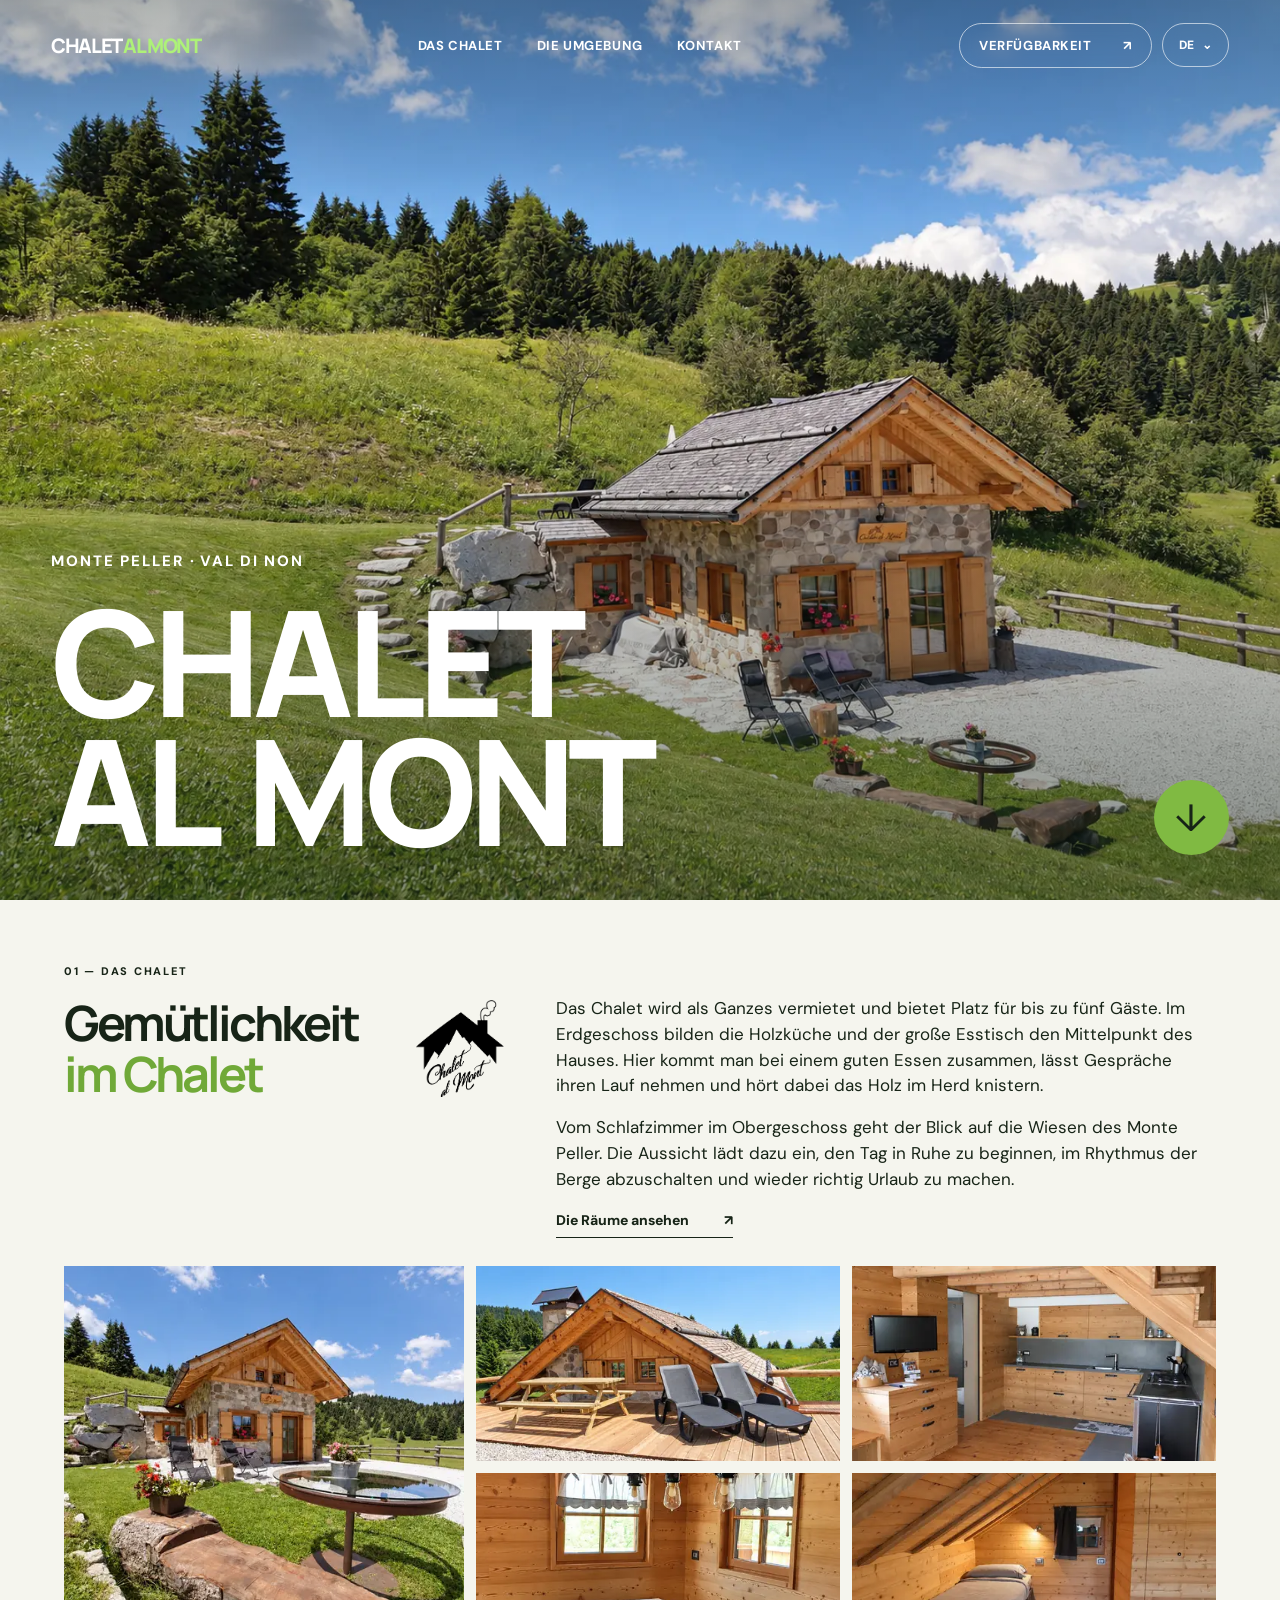
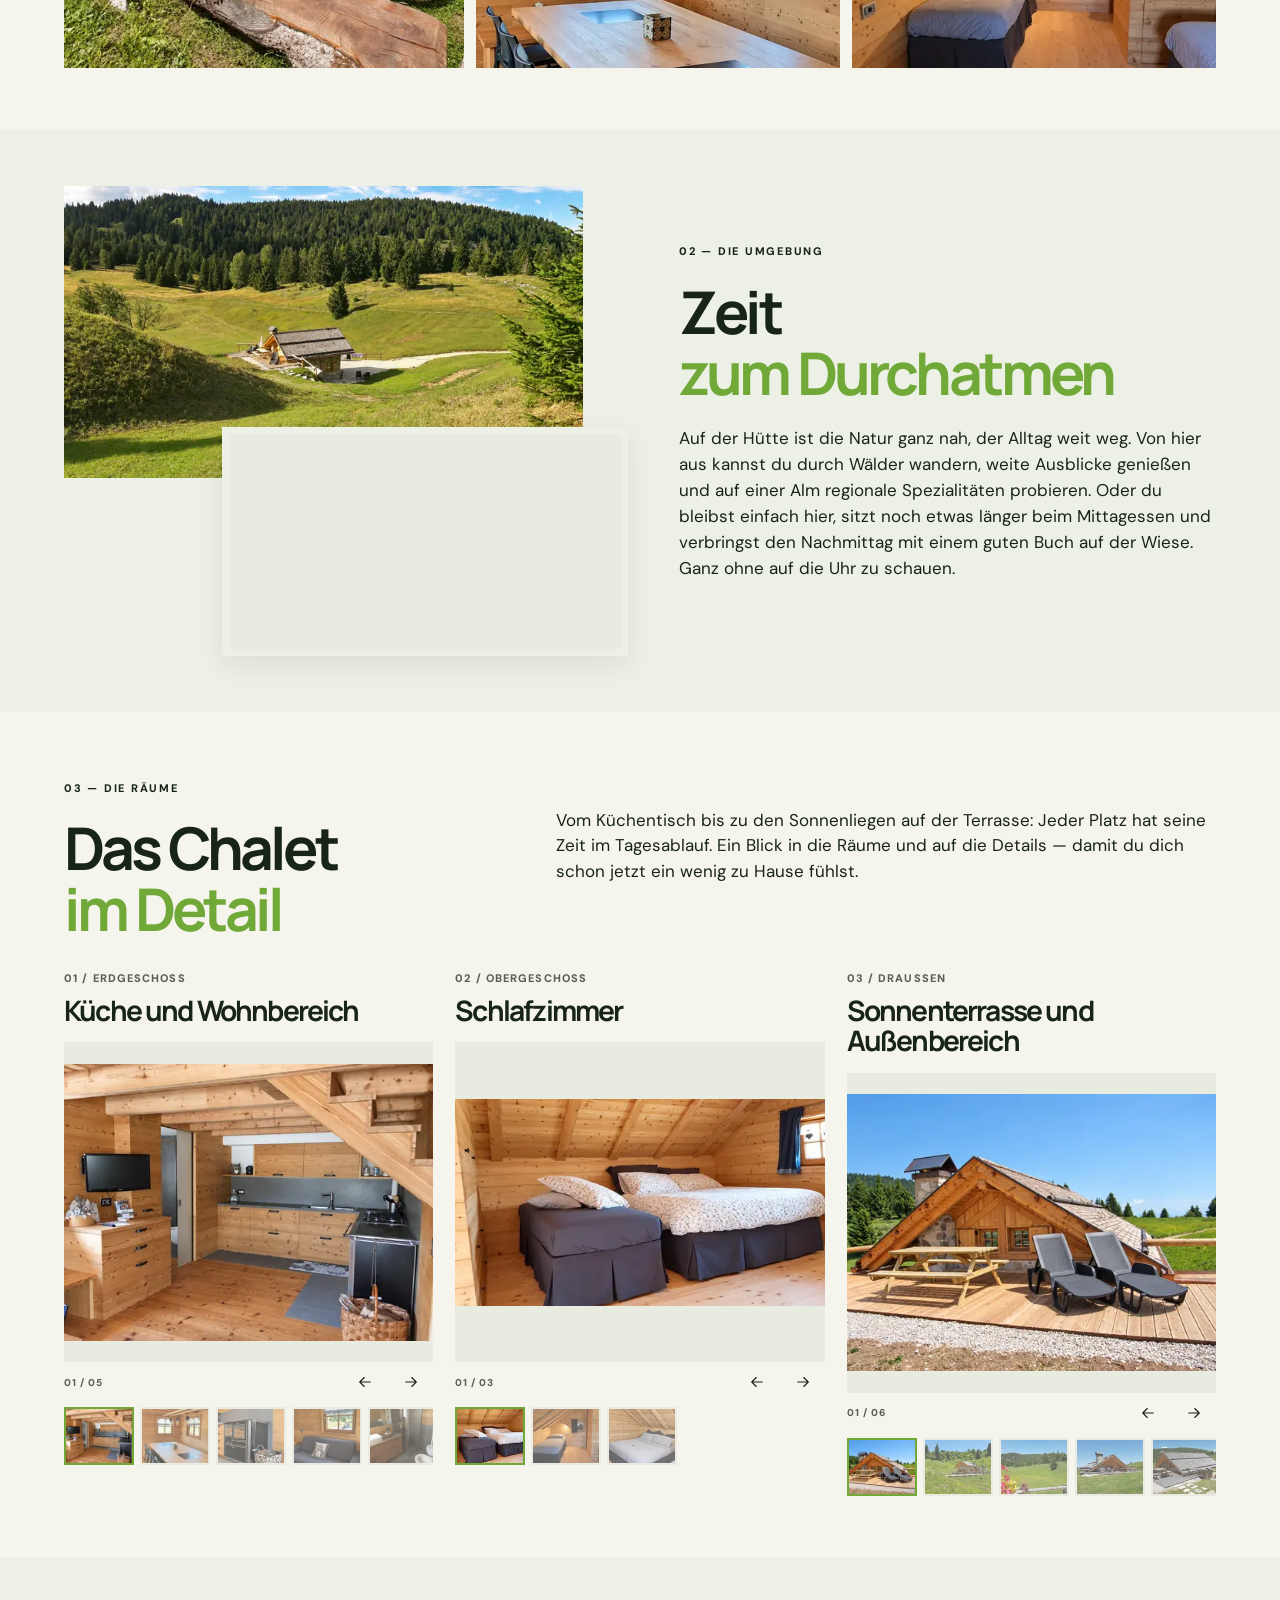
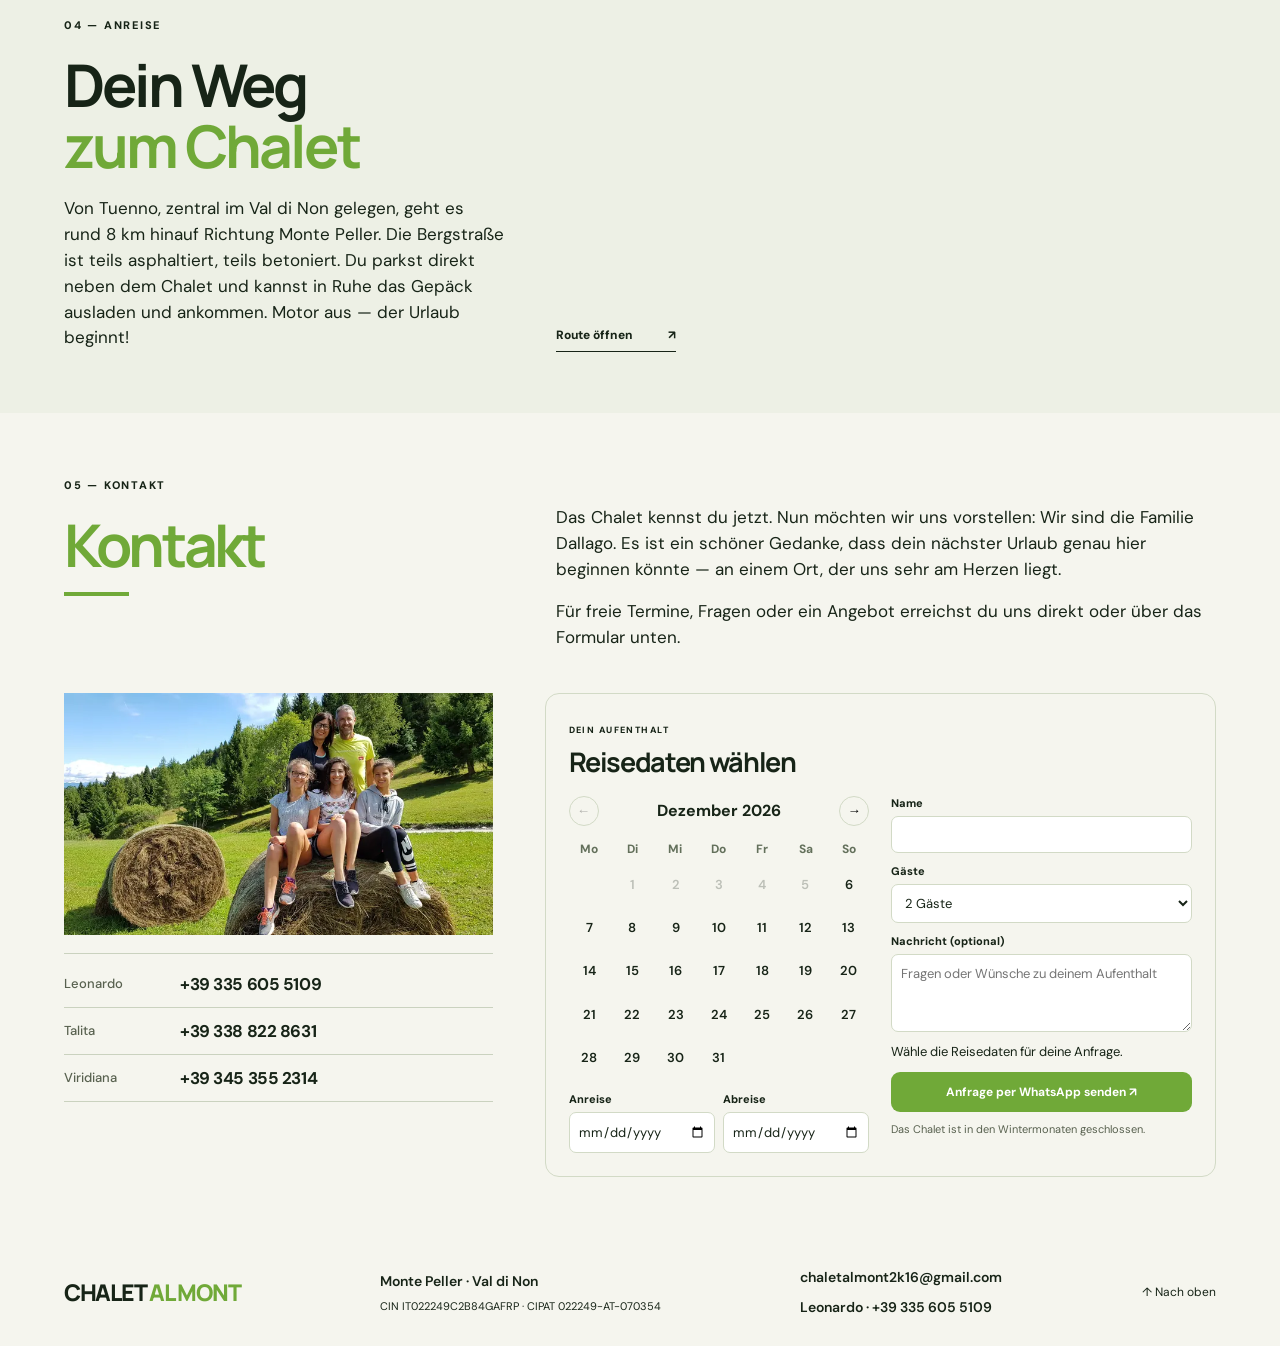
==== commit ef2181c6: "Gallerie scorrevoli e aggiornamento modulo multilingua" ====
--- a/docs/de/index.html
+++ b/docs/de/index.html
@@ -30,12 +30,12 @@
 
     <section class="arrival-map" id="mappa"><div class="arrival-copy"><span class="section-label">04 — ANREISE</span><h2>Dein Weg <br><em>zum Chalet</em></h2><p>Von Tuenno, zentral im Val di Non gelegen, geht es rund 8 km hinauf Richtung Monte Peller. Die Bergstraße ist teils asphaltiert, teils betoniert. Du parkst direkt neben dem Chalet und kannst in Ruhe das Gepäck ausladen und ankommen. Motor aus — der Urlaub beginnt!</p></div><div class="map-panel"><iframe title="Karte von Chalet al Mont am Monte Peller" src="https://www.google.com/maps?q=Chalet%20al%20Mont%20Monte%20Peller%20Tuenno&amp;output=embed&amp;hl=de" loading="lazy" referrerpolicy="no-referrer-when-downgrade"></iframe><a class="arrow-link" href="https://www.google.com/maps/search/?api=1&amp;query=Chalet+al+Mont+Monte+Peller+Tuenno" target="_blank" rel="noopener">Route öffnen <span>↗</span></a></div></section>
 
-    <section class="welcome" id="contatti"><div class="contact-head"><div class="section-title-block"><span class="section-label">05 — KONTAKT</span><h2 class="contact-title">Kontakt</h2></div><div class="section-copy"><p>Das Chalet kennst du jetzt. Nun möchten wir uns vorstellen: Wir sind die Familie Dallago. Es ist ein schöner Gedanke, dass dein nächster Urlaub genau hier beginnen könnte — an einem Ort, der uns sehr am Herzen liegt.</p><p>Für freie Termine, Fragen oder ein Angebot erreichst du uns direkt oder über das Formular unten.</p></div></div><div class="welcome-top"><div class="host-area"><div class="host-intro"><img src="../assets/famiglia-originale-page-480.webp" srcset="../assets/famiglia-originale-page-480.webp 480w, ../assets/famiglia-originale-page-720.webp 720w, ../assets/famiglia-originale-page-960.webp 960w" sizes="(max-width: 750px) 90vw, 50vw" width="480" height="270" decoding="async" alt="Die Familie Dallago, die Gastgeber von Chalet al Mont" loading="lazy"></div><div class="host-numbers" aria-label="Telefonnummern der Familie"><a href="tel:+393356055109"><span>Leonardo</span><strong>+39 335 605 5109</strong></a><a href="tel:+393388228631"><span>Talita</span><strong>+39 338 822 8631</strong></a><a href="tel:+393453552314"><span>Viridiana</span><strong>+39 345 355 2314</strong></a></div></div><form class="booking-card" id="contact-form"><span class="section-label">DEIN AUFENTHALT</span><h3>Reisedaten wählen</h3><div class="booking-layout"><div class="booking-calendar"><div class="calendar-heading"><button type="button" id="month-prev" aria-label="Vorheriger Monat">←</button><strong id="calendar-month"></strong><button type="button" id="month-next" aria-label="Nächster Monat">→</button></div><div class="calendar-week" aria-hidden="true"><span>Mo</span><span>Di</span><span>Mi</span><span>Do</span><span>Fr</span><span>Sa</span><span>So</span></div><div class="calendar-days" id="calendar-days" aria-label="Kalender zur Auswahl der Reisedaten"></div><div class="date-fields"><label>Anreise<input type="date" id="arrival"></label><label>Abreise<input type="date" id="departure"></label></div></div><div class="booking-details"><div class="contact-fields"><label>Name<input id="contact-name" name="name" type="text" autocomplete="name" maxlength="120" required></label><label>E-Mail<input id="contact-email" name="email" type="email" autocomplete="email" maxlength="200"></label></div><label class="guest-field">Gäste<select id="guest-count"><option value="1">1 Gast</option><option value="2" selected>2 Gäste</option><option value="3">3 Gäste</option><option value="4">4 Gäste</option><option value="5">5 Gäste</option></select></label><label class="message-field">Nachricht<textarea id="contact-message" name="message" rows="3" maxlength="2000" placeholder="Fragen oder Wünsche zu deinem Aufenthalt"></textarea></label><p class="date-summary" id="date-summary" aria-live="polite">Wähle die Reisedaten für deine Anfrage.</p><button type="submit" class="booking-send" id="booking-send" disabled>Anfrage per WhatsApp senden ↗</button><p class="calendar-note">Das Chalet ist in den Wintermonaten geschlossen.</p></div></div></form></div>
+    <section class="welcome" id="contatti"><div class="contact-head"><div class="section-title-block"><span class="section-label">05 — KONTAKT</span><h2 class="contact-title">Kontakt</h2></div><div class="section-copy"><p>Das Chalet kennst du jetzt. Nun möchten wir uns vorstellen: Wir sind die Familie Dallago. Es ist ein schöner Gedanke, dass dein nächster Urlaub genau hier beginnen könnte — an einem Ort, der uns sehr am Herzen liegt.</p><p>Für freie Termine, Fragen oder ein Angebot erreichst du uns direkt oder über das Formular unten.</p></div></div><div class="welcome-top"><div class="host-area"><div class="host-intro"><img src="../assets/famiglia-originale-page-480.webp" srcset="../assets/famiglia-originale-page-480.webp 480w, ../assets/famiglia-originale-page-720.webp 720w, ../assets/famiglia-originale-page-960.webp 960w" sizes="(max-width: 750px) 90vw, 50vw" width="480" height="270" decoding="async" alt="Die Familie Dallago, die Gastgeber von Chalet al Mont" loading="lazy"></div><div class="host-numbers" aria-label="Telefonnummern der Familie"><a href="tel:+393356055109"><span>Leonardo</span><strong>+39 335 605 5109</strong></a><a href="tel:+393388228631"><span>Talita</span><strong>+39 338 822 8631</strong></a><a href="tel:+393453552314"><span>Viridiana</span><strong>+39 345 355 2314</strong></a></div></div><form class="booking-card" id="contact-form"><span class="section-label">DEIN AUFENTHALT</span><h3>Reisedaten wählen</h3><div class="booking-layout"><div class="booking-calendar"><div class="calendar-heading"><button type="button" id="month-prev" aria-label="Vorheriger Monat">←</button><strong id="calendar-month"></strong><button type="button" id="month-next" aria-label="Nächster Monat">→</button></div><div class="calendar-week" aria-hidden="true"><span>Mo</span><span>Di</span><span>Mi</span><span>Do</span><span>Fr</span><span>Sa</span><span>So</span></div><div class="calendar-days" id="calendar-days" aria-label="Kalender zur Auswahl der Reisedaten"></div><div class="date-fields"><label>Anreise<input type="date" id="arrival"></label><label>Abreise<input type="date" id="departure"></label></div></div><div class="booking-details"><div class="contact-fields"><label>Name<input id="contact-name" name="name" type="text" autocomplete="name" maxlength="120" required></label></div><label class="guest-field">Gäste<select id="guest-count"><option value="1">1 Gast</option><option value="2" selected>2 Gäste</option><option value="3">3 Gäste</option><option value="4">4 Gäste</option><option value="5">5 Gäste</option></select></label><label class="message-field">Nachricht (optional)<textarea id="contact-message" name="message" rows="3" maxlength="2000" placeholder="Fragen oder Wünsche zu deinem Aufenthalt"></textarea></label><p class="date-summary" id="date-summary" aria-live="polite">Wähle die Reisedaten für deine Anfrage.</p><button type="submit" class="booking-send" id="booking-send" disabled>Anfrage per WhatsApp senden ↗</button><p class="calendar-note">Das Chalet ist in den Wintermonaten geschlossen.</p></div></div></form></div>
 
     </section>
   </main>
   <footer><strong class="footer-brand">CHALET <span>AL MONT</span></strong><div class="footer-info">Monte Peller · Val di Non<br><small>CIN IT022249C2B84GAFRP · CIPAT 022249-AT-070354</small></div><div class="footer-contacts"><a href="mailto:chaletalmont2k16@gmail.com">chaletalmont2k16@gmail.com</a><a href="tel:+393356055109">Leonardo · +39 335 605 5109</a></div><a class="back-top" href="#top">↑ Nach oben</a></footer>
-  <dialog class="gallery-dialog" aria-label="Fotogalerie des Chalets"><button class="gallery-close" type="button" aria-label="Galerie schließen">×</button><button class="gallery-prev" type="button" aria-label="Vorheriges Foto">←</button><img alt=""><button class="gallery-next" type="button" aria-label="Nächstes Foto">→</button><span class="gallery-counter" aria-live="polite"></span></dialog>
+  <dialog class="gallery-dialog" aria-label="Fotogalerie des Chalets"><button class="gallery-close" type="button" aria-label="Galerie schließen">×</button><button class="gallery-prev" type="button" aria-label="Vorheriges Foto">←</button><div class="gallery-view"><img alt=""></div><button class="gallery-next" type="button" aria-label="Nächstes Foto">→</button><span class="gallery-counter" aria-live="polite"></span></dialog>
   <script src="../language-menu.js"></script>
   <script src="../gallery.js"></script>
   <script type="module" src="../calendar.js"></script>
--- a/docs/style.css
+++ b/docs/style.css
@@ -83,3 +83,15 @@
 
 /* Mobile actions: availability above the language selector, in every language. */
 @media(max-width:750px){.topbar .top-cta{grid-row:1}.topbar .language-switch{grid-row:2}}
+
+/* Lateral photo transitions: keep the viewport steady throughout the change. */
+.space-slides{overflow:hidden}
+.space-slides .room-photo.slide-incoming{position:absolute;inset:0;width:100%;z-index:1}
+.space-controls{z-index:3}
+.gallery-view{position:relative;width:100%;height:100%;overflow:hidden;touch-action:pan-y}
+.gallery-view img{width:100%;height:100%;object-fit:contain;color:transparent;font-size:0}
+.gallery-view img[hidden]{display:none}
+.gallery-view img.slide-incoming{position:absolute;inset:0;z-index:1}
+.gallery-dialog button,.gallery-counter{z-index:4}
+.contact-fields{grid-template-columns:1fr}
+@media(max-width:750px){.space-controls [data-step],.gallery-prev,.gallery-next{display:none!important}.space-controls{justify-content:center}}
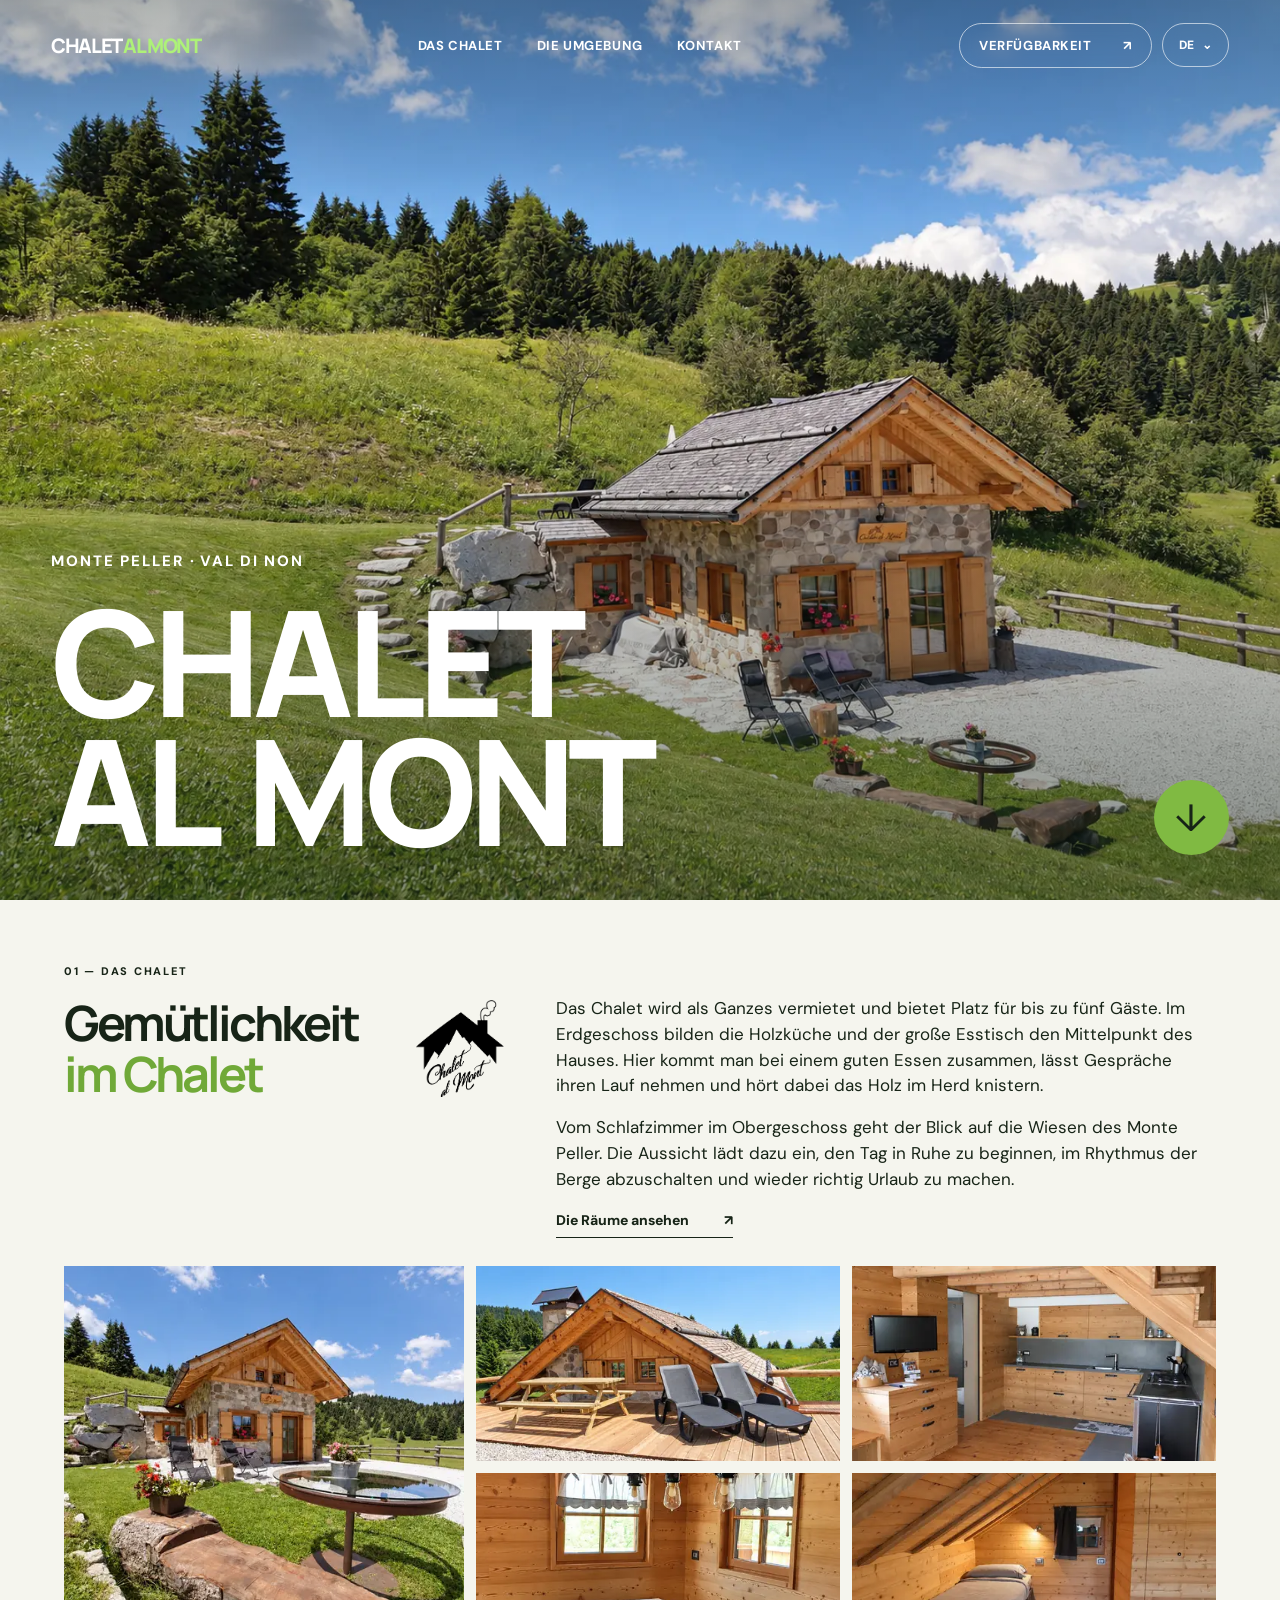
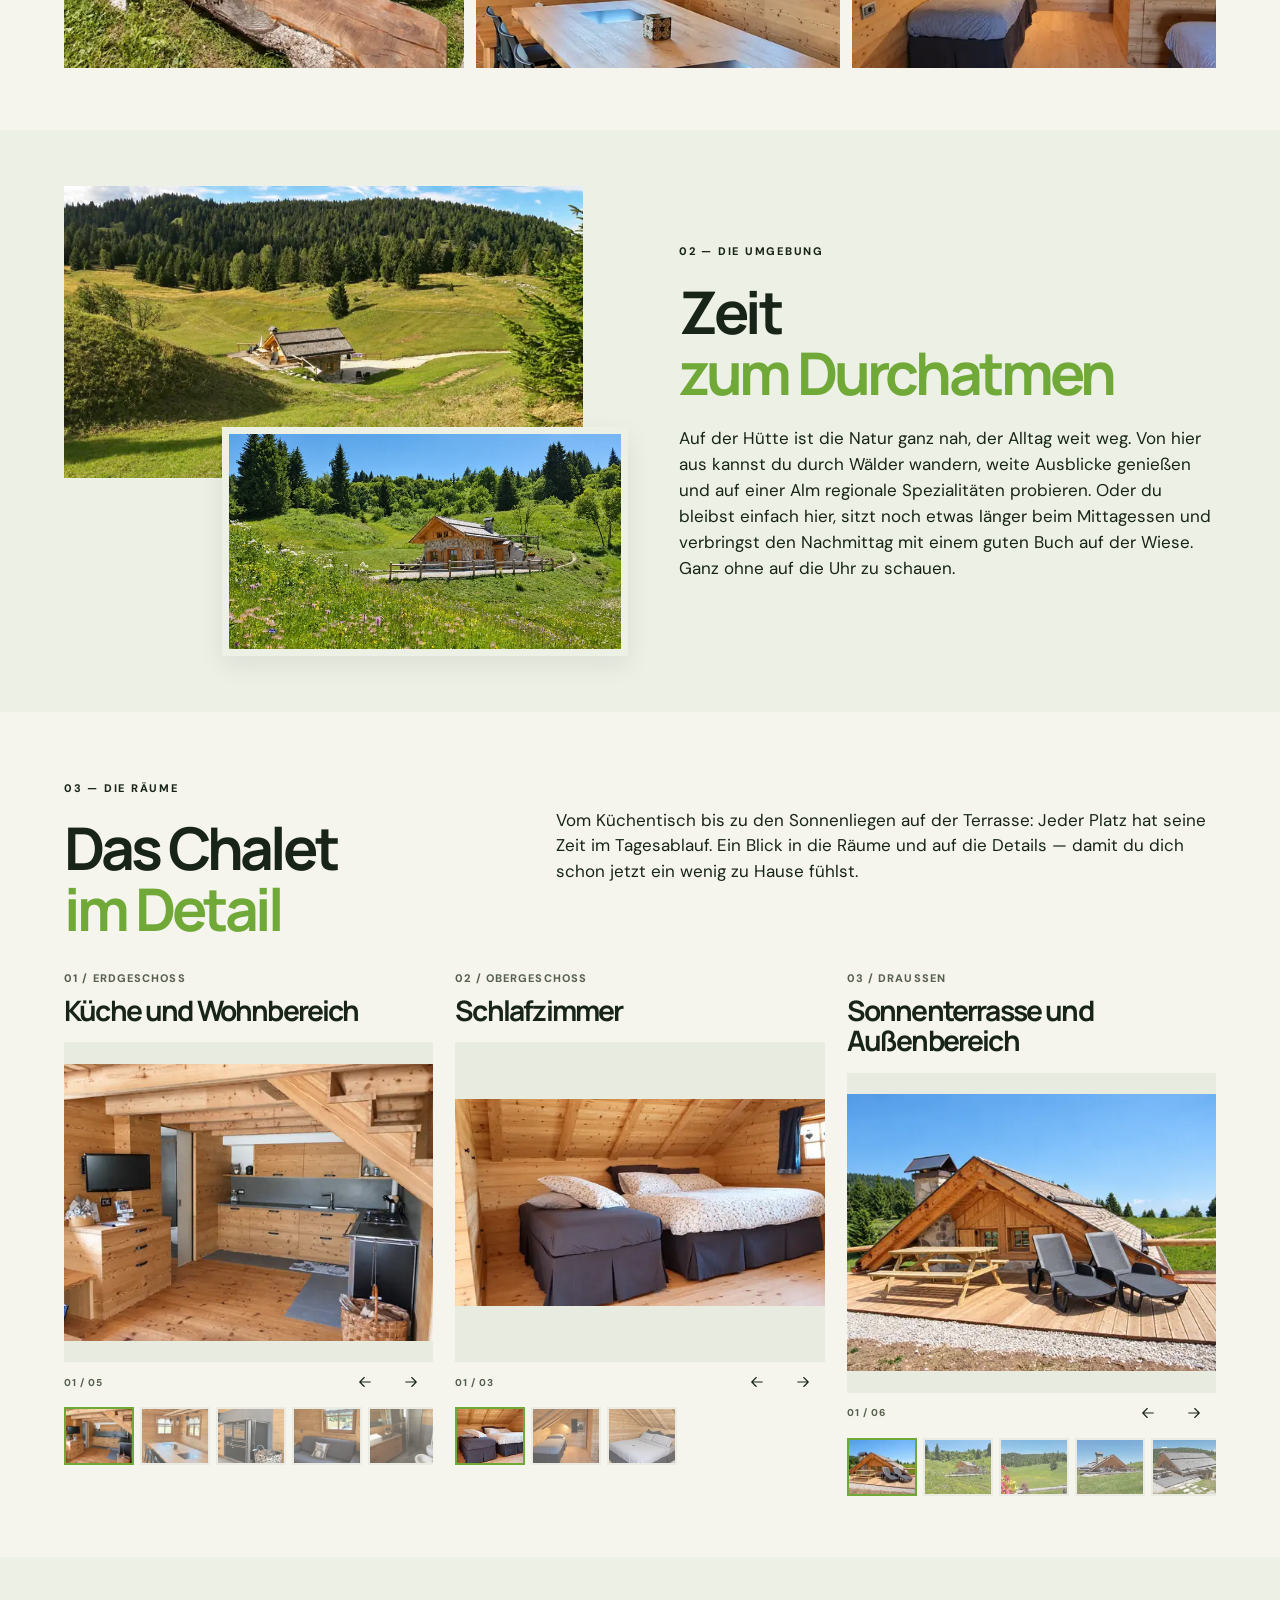
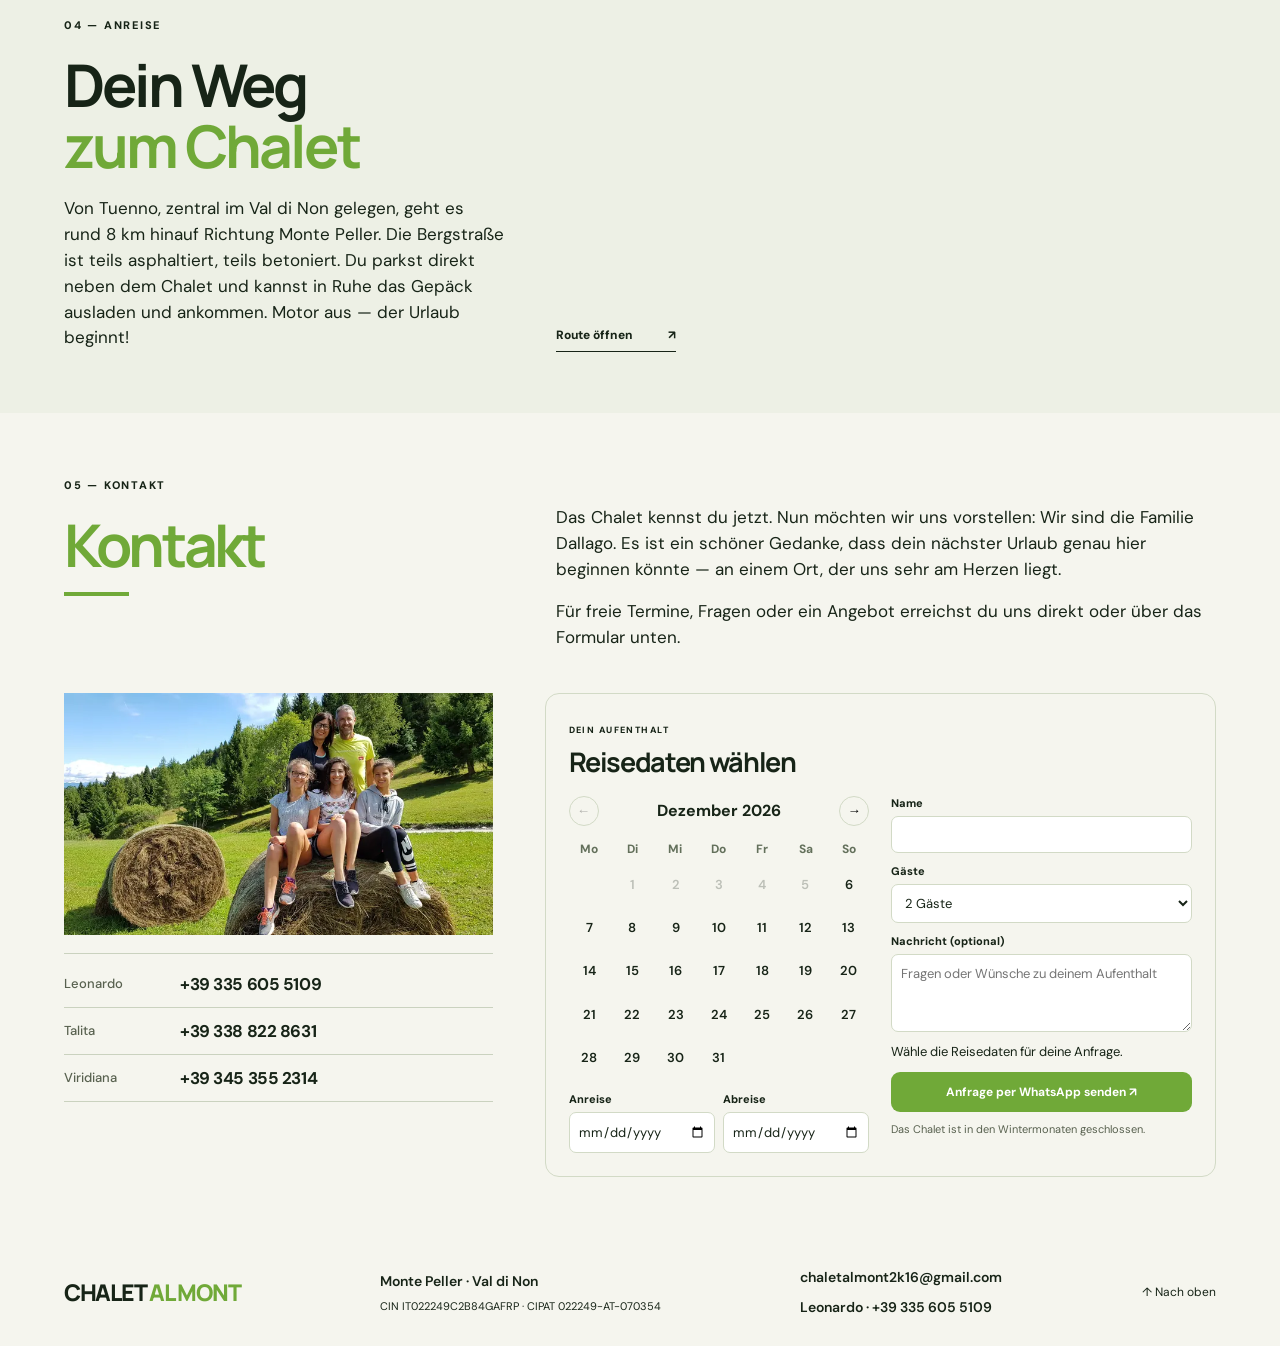
==== commit aaac7136: "Correggi caricamento foto e blocco gallerie" ====
--- a/docs/de/index.html
+++ b/docs/de/index.html
@@ -37,7 +37,7 @@
   <footer><strong class="footer-brand">CHALET <span>AL MONT</span></strong><div class="footer-info">Monte Peller · Val di Non<br><small>CIN IT022249C2B84GAFRP · CIPAT 022249-AT-070354</small></div><div class="footer-contacts"><a href="mailto:chaletalmont2k16@gmail.com">chaletalmont2k16@gmail.com</a><a href="tel:+393356055109">Leonardo · +39 335 605 5109</a></div><a class="back-top" href="#top">↑ Nach oben</a></footer>
   <dialog class="gallery-dialog" aria-label="Fotogalerie des Chalets"><button class="gallery-close" type="button" aria-label="Galerie schließen">×</button><button class="gallery-prev" type="button" aria-label="Vorheriges Foto">←</button><div class="gallery-view"><img alt=""></div><button class="gallery-next" type="button" aria-label="Nächstes Foto">→</button><span class="gallery-counter" aria-live="polite"></span></dialog>
   <script src="../language-menu.js"></script>
-  <script src="../gallery.js"></script>
+  <script src="../gallery.js?v=20261014-1"></script>
   <script type="module" src="../calendar.js"></script>
 </body>
 </html>
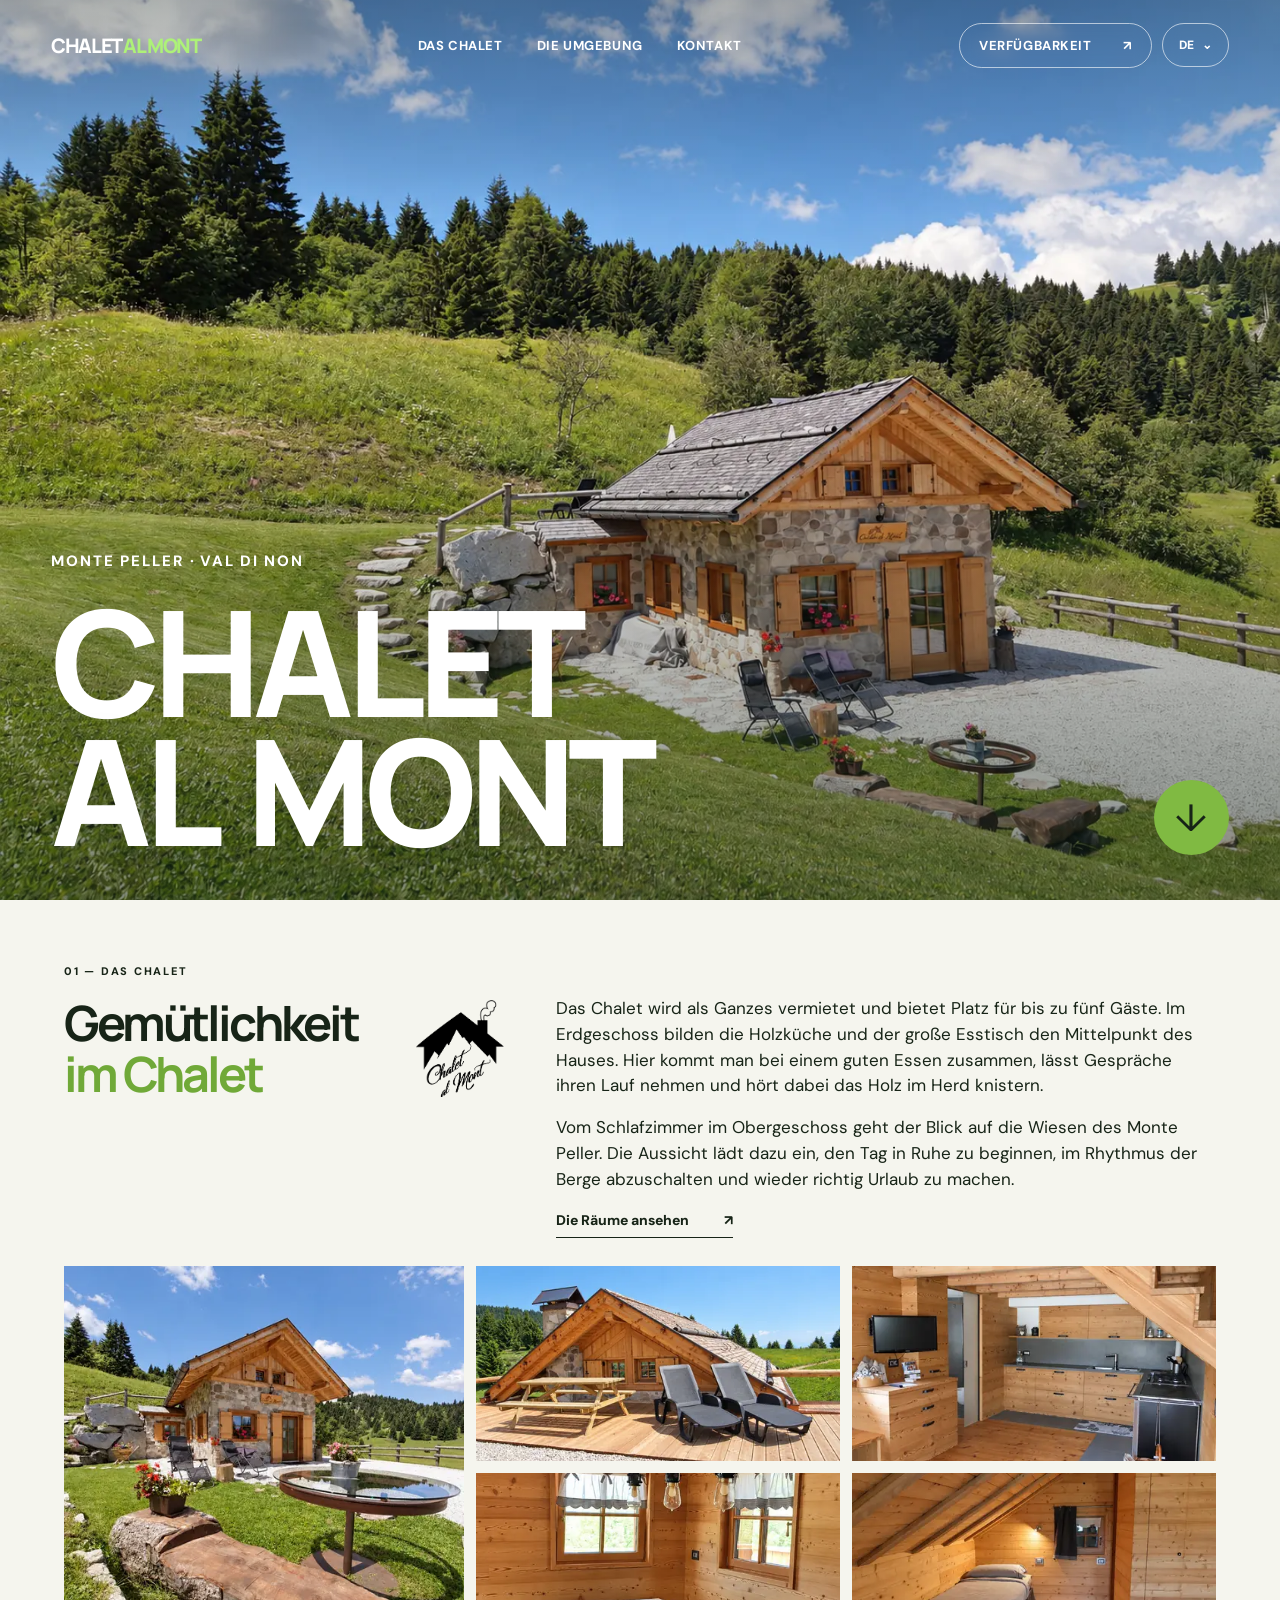
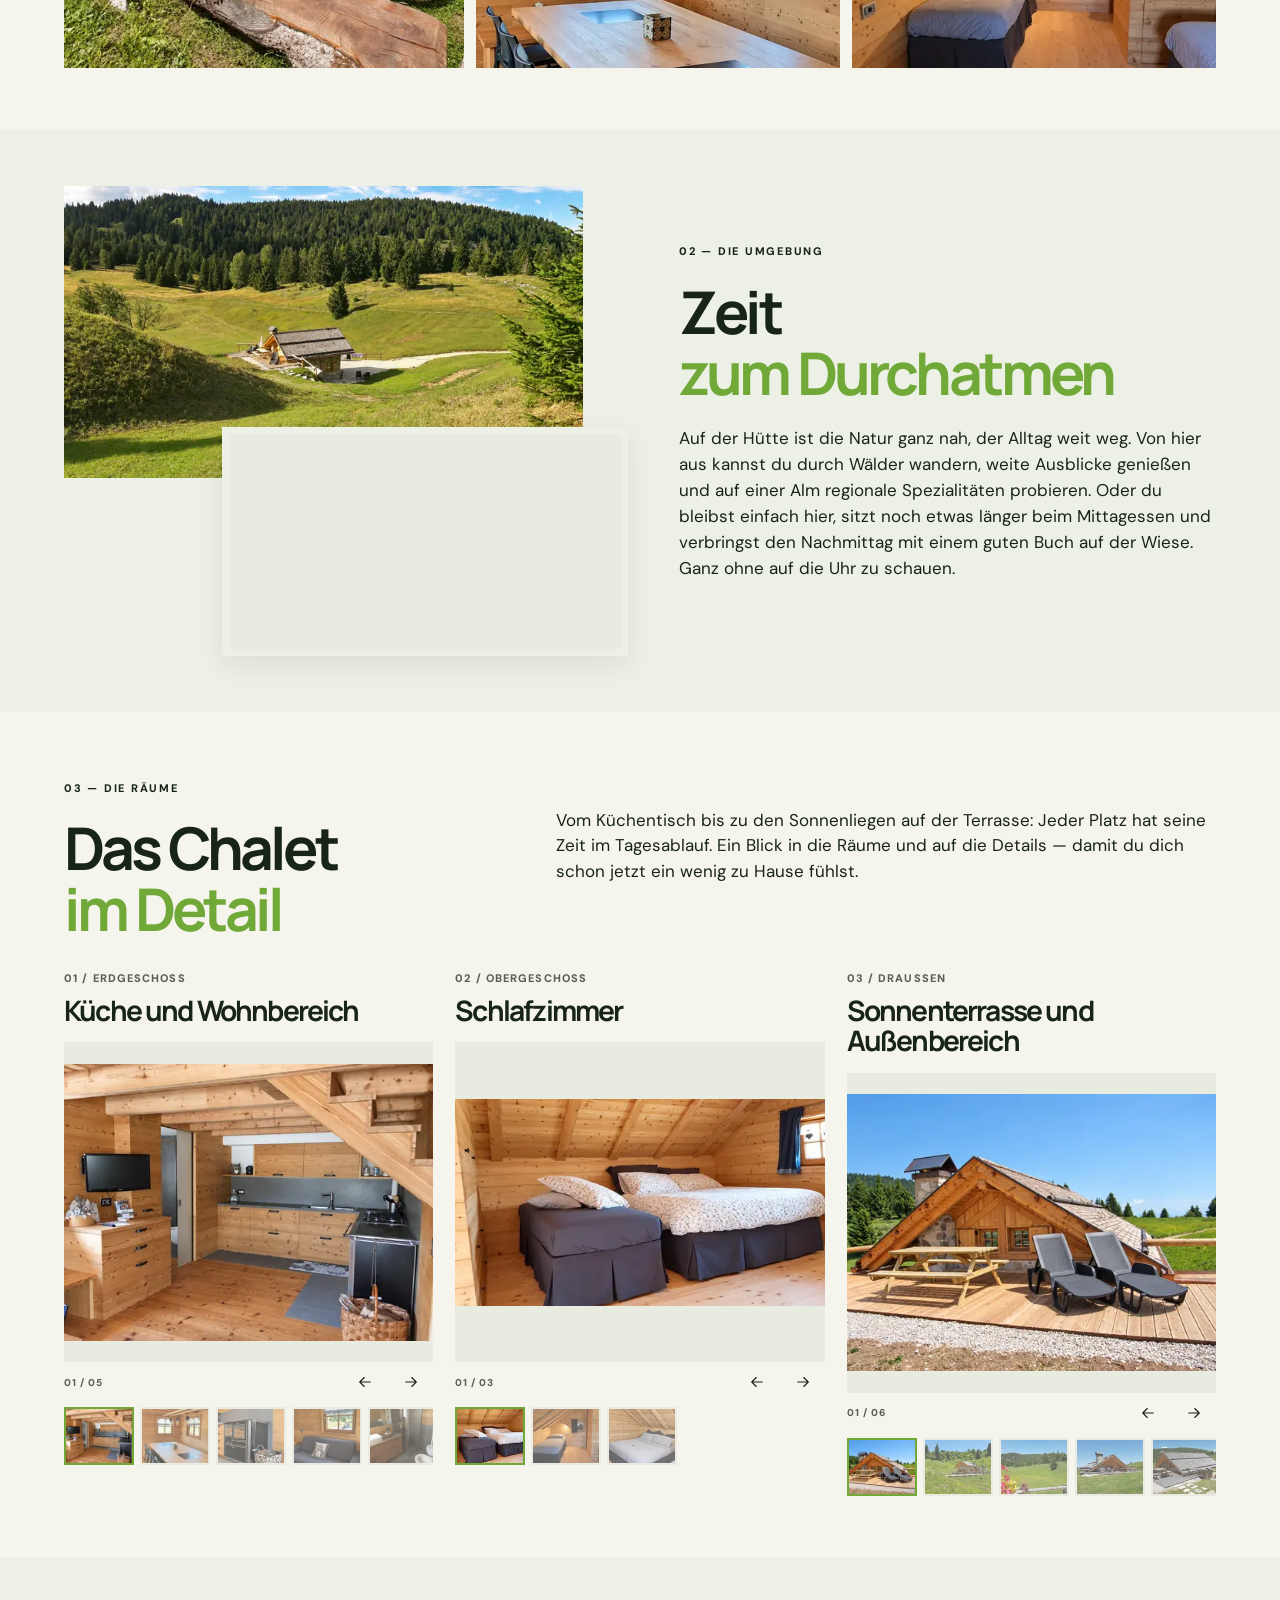
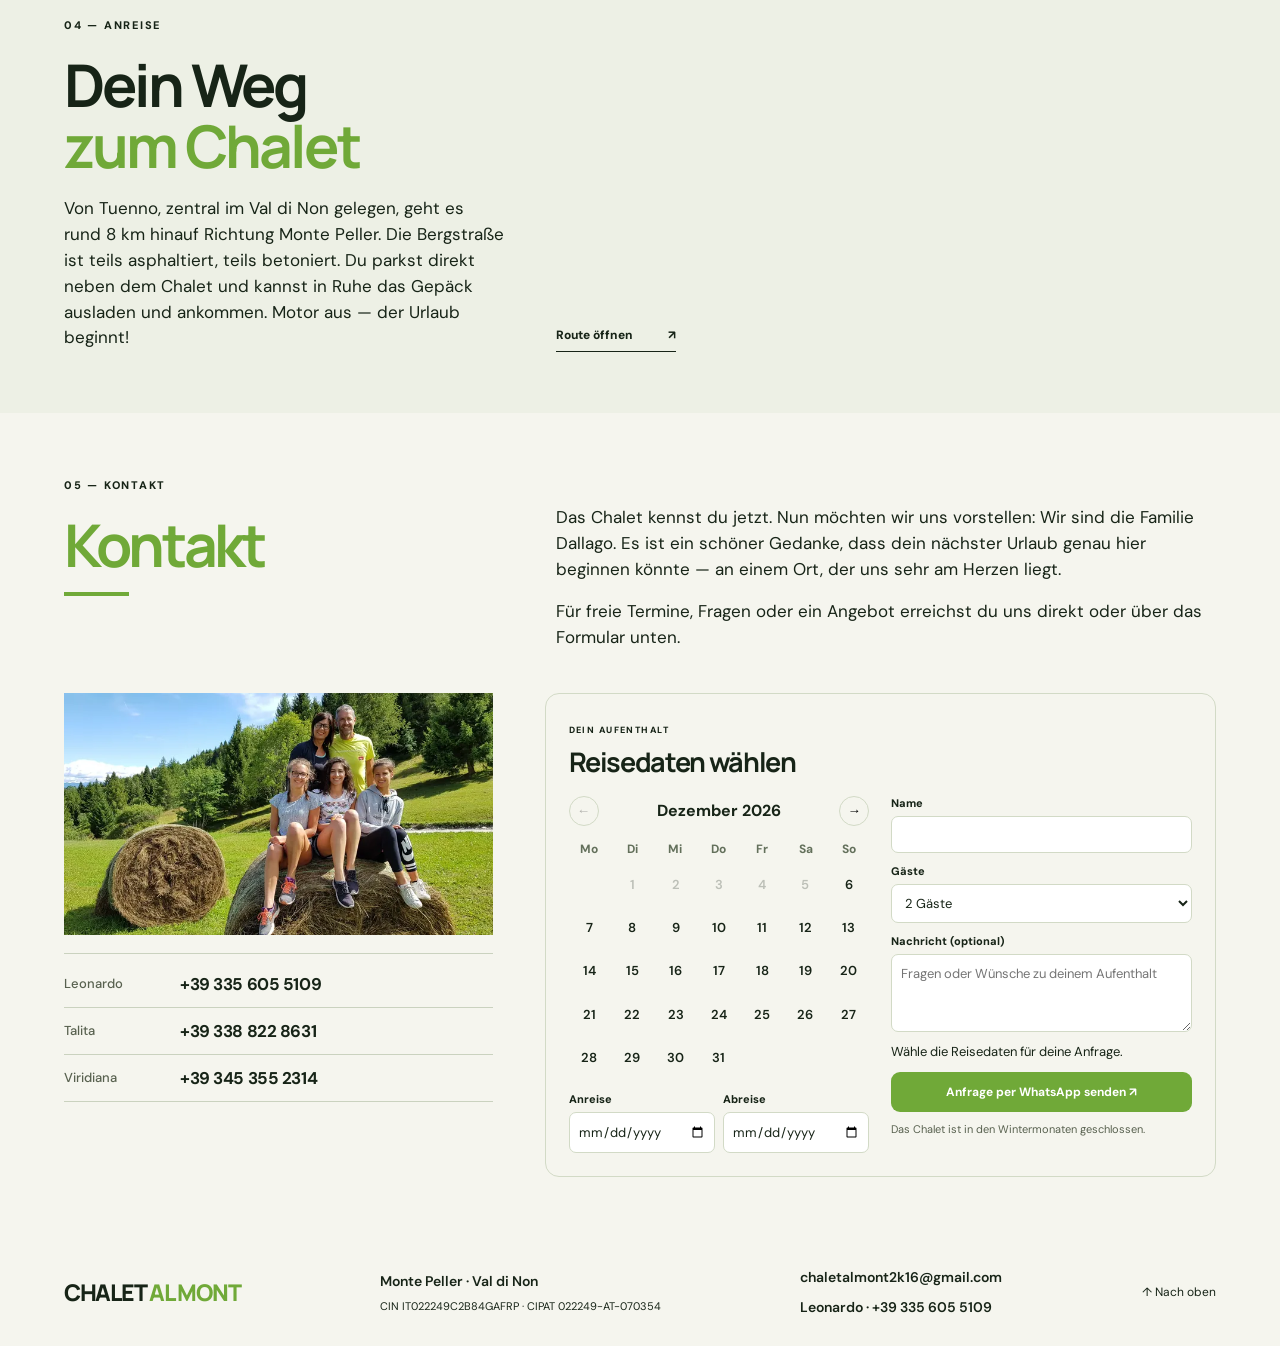
==== commit 7d08e639: "Aggiungi Cloudflare Web Analytics nelle tre lingue" ====
--- a/docs/de/index.html
+++ b/docs/de/index.html
@@ -2,10 +2,27 @@
 <html lang="de">
 <head>
   <meta charset="utf-8"><meta name="viewport" content="width=device-width, initial-scale=1"><meta name="theme-color" content="#223322">
-  <title>Chalet al Mont — Eine Hütte am Monte Peller</title>
-  <meta name="description" content="Chalet al Mont: eine Hütte für bis zu fünf Gäste am Monte Peller, zwischen Wiesen und Wald. Entdecke die Räume und frage nach freien Terminen.">
-  <link rel="preconnect" href="https://fonts.googleapis.com"><link rel="preconnect" href="https://fonts.gstatic.com" crossorigin><link href="https://fonts.googleapis.com/css2?family=DM+Sans:wght@400;500;600;700&amp;family=Manrope:wght@400;500;600;700;800&amp;display=swap" rel="stylesheet"><link rel="stylesheet" href="../style.css">
-<link rel="alternate" hreflang="it" href="https://gabbbri.github.io/chalet-al-mont/"><link rel="alternate" hreflang="en" href="https://gabbbri.github.io/chalet-al-mont/en/"><link rel="alternate" hreflang="de" href="https://gabbbri.github.io/chalet-al-mont/de/"></head>
+  <title>Chalet al Mont · Monte Peller, Val di Non</title>
+  <meta name="description" content="Chalet al Mont am Monte Peller im Val di Non. Eine freistehende Hütte für fünf Gäste, umgeben von Wiesen und Wäldern.">
+  <link rel="preconnect" href="https://fonts.googleapis.com"><link rel="preconnect" href="https://fonts.gstatic.com" crossorigin><link href="https://fonts.googleapis.com/css2?family=DM+Sans:wght@400;500;600;700&amp;family=Manrope:wght@400;500;600;700;800&amp;display=swap" rel="stylesheet"><link rel="stylesheet" href="../style.css?v=20261014-2">
+<link rel="alternate" hreflang="it" href="https://gabbbri.github.io/chalet-al-mont/"><link rel="alternate" hreflang="en" href="https://gabbbri.github.io/chalet-al-mont/en/"><link rel="alternate" hreflang="de" href="https://gabbbri.github.io/chalet-al-mont/de/"><meta property="og:type" content="website">
+<meta property="og:site_name" content="Chalet al Mont">
+<meta property="og:title" content="Chalet al Mont · Monte Peller, Val di Non">
+<meta property="og:description" content="Chalet al Mont am Monte Peller im Val di Non. Eine freistehende Hütte für fünf Gäste, umgeben von Wiesen und Wäldern.">
+<meta property="og:url" content="https://gabbbri.github.io/chalet-al-mont/de/">
+<meta property="og:locale" content="de_DE">
+<meta property="og:image" content="https://gabbbri.github.io/chalet-al-mont/assets/chalet-al-mont-social.jpg">
+<meta property="og:image:secure_url" content="https://gabbbri.github.io/chalet-al-mont/assets/chalet-al-mont-social.jpg">
+<meta property="og:image:type" content="image/jpeg">
+<meta property="og:image:width" content="1200">
+<meta property="og:image:height" content="630">
+<meta property="og:image:alt" content="Chalet al Mont zwischen Wiesen und Wäldern am Monte Peller">
+<meta name="twitter:card" content="summary_large_image">
+<meta name="twitter:title" content="Chalet al Mont · Monte Peller, Val di Non">
+<meta name="twitter:description" content="Chalet al Mont am Monte Peller im Val di Non. Eine freistehende Hütte für fünf Gäste, umgeben von Wiesen und Wäldern.">
+<meta name="twitter:image" content="https://gabbbri.github.io/chalet-al-mont/assets/chalet-al-mont-social.jpg">
+<meta name="twitter:image:alt" content="Chalet al Mont zwischen Wiesen und Wäldern am Monte Peller">
+</head>
 <body>
   <header class="topbar"><a class="brand" href="#top" aria-label="Chalet al Mont, zum Seitenanfang">CHALET <span>AL MONT</span></a><nav aria-label="Hauptmenü"><a href="#chalet">DAS CHALET</a><a href="#paesaggio">DIE UMGEBUNG</a><a href="#contatti">KONTAKT</a></nav><div class="header-actions"><a class="top-cta" href="#contatti">VERFÜGBARKEIT <span>↗</span></a><details class="language-switch"><summary aria-label="Sprache wählen"><span>DE</span><span aria-hidden="true">⌄</span></summary><div class="language-list"><a href="../" lang="it" hreflang="it" data-language="it">Italiano</a><a href="../en/" lang="en" hreflang="en" data-language="en">English</a><a href="./" lang="de" hreflang="de" data-language="de" aria-current="page">Deutsch</a></div></details></div></header>
   <main id="top">
@@ -28,7 +45,7 @@
 
     <section class="rooms" id="ambienti"><div class="rooms-head"><div class="section-title-block"><span class="section-label">03 — DIE RÄUME</span><h2>Das Chalet <br><em>im Detail</em></h2></div><div class="section-copy"><p>Vom Küchentisch bis zu den Sonnenliegen auf der Terrasse: Jeder Platz hat seine Zeit im Tagesablauf. Ein Blick in die Räume und auf die Details — damit du dich schon jetzt ein wenig zu Hause fühlst.</p></div></div><div class="room-grid"><article class="room-card"><span>01 / ERDGESCHOSS</span><h3>Küche und Wohnbereich</h3><div class="space-gallery" aria-label="Fotos vom Erdgeschoss" data-space-gallery><div class="space-slides"><a class="room-photo" href="../assets/cucina-ai-1448.webp" aria-label="Vergrößern: Die Küche und die Treppe zum Obergeschoss"><img src="../assets/cucina-ai-page-480.webp" srcset="../assets/cucina-ai-page-480.webp 480w, ../assets/cucina-ai-page-720.webp 720w, ../assets/cucina-ai-page-960.webp 960w" sizes="(max-width: 650px) 90vw, 29vw" width="480" height="360" decoding="async" alt="Die Küche und die Treppe zum Obergeschoss" loading="lazy"></a><a class="room-photo" href="../assets/zona-pranzo-ai-941.webp" aria-label="Vergrößern: Der Esstisch vor den beiden Fenstern" hidden tabindex="-1"><img data-src="../assets/zona-pranzo-ai-page-480.webp" data-srcset="../assets/zona-pranzo-ai-page-480.webp 480w, ../assets/zona-pranzo-ai-page-720.webp 720w, ../assets/zona-pranzo-ai-page-941.webp 941w" sizes="(max-width: 650px) 90vw, 29vw" width="480" height="853" decoding="async" alt="Der Esstisch vor den beiden Fenstern" loading="lazy"></a><a class="room-photo" href="../assets/stufa-ai-941.webp" aria-label="Vergrößern: Der Holzherd im Erdgeschoss" hidden tabindex="-1"><img data-src="../assets/stufa-ai-page-480.webp" data-srcset="../assets/stufa-ai-page-480.webp 480w, ../assets/stufa-ai-page-720.webp 720w, ../assets/stufa-ai-page-941.webp 941w" sizes="(max-width: 650px) 90vw, 29vw" width="480" height="853" decoding="async" alt="Der Holzherd im Erdgeschoss" loading="lazy"></a><a class="room-photo" href="../assets/soggiorno-ai-1086.webp" aria-label="Vergrößern: Das Sofa im Wohnbereich" hidden tabindex="-1"><img data-src="../assets/soggiorno-ai-page-480.webp" data-srcset="../assets/soggiorno-ai-page-480.webp 480w, ../assets/soggiorno-ai-page-720.webp 720w, ../assets/soggiorno-ai-page-960.webp 960w" sizes="(max-width: 650px) 90vw, 29vw" width="480" height="640" decoding="async" alt="Das Sofa im Wohnbereich" loading="lazy"></a><a class="room-photo" href="../assets/bagno-originale-1600.webp" aria-label="Vergrößern: Das Bad im Erdgeschoss mit Waschbecken und Dusche" hidden tabindex="-1"><img data-src="../assets/bagno-originale-page-480.webp" data-srcset="../assets/bagno-originale-page-480.webp 480w, ../assets/bagno-originale-page-720.webp 720w, ../assets/bagno-originale-page-960.webp 960w" sizes="(max-width: 650px) 90vw, 29vw" width="480" height="360" decoding="async" alt="Das Bad im Erdgeschoss mit Waschbecken und Dusche" loading="lazy"></a><div class="space-controls"><button type="button" data-step="-1" aria-label="Vorheriges Foto"><svg viewbox="0 0 24 24" aria-hidden="true"><path d="M19 12H5m6-6-6 6 6 6"></path></svg></button><span class="space-count" aria-live="polite">01 / 05</span><button type="button" data-step="1" aria-label="Nächstes Foto"><svg viewbox="0 0 24 24" aria-hidden="true"><path d="M5 12h14m-6-6 6 6-6 6"></path></svg></button></div></div><div class="space-thumbs" aria-label="Foto auswählen"><button type="button" data-photo="0" aria-label="Anzeigen: Die Küche und die Treppe zum Obergeschoss" aria-pressed="true"><img src="../assets/cucina-ai-page-160.webp" width="160" height="120" decoding="async" alt="" loading="lazy"></button><button type="button" data-photo="1" aria-label="Anzeigen: Der Esstisch vor den beiden Fenstern" aria-pressed="false"><img src="../assets/zona-pranzo-ai-page-160.webp" width="160" height="284" decoding="async" alt="" loading="lazy"></button><button type="button" data-photo="2" aria-label="Anzeigen: Der Holzherd im Erdgeschoss" aria-pressed="false"><img src="../assets/stufa-ai-page-160.webp" width="160" height="284" decoding="async" alt="" loading="lazy"></button><button type="button" data-photo="3" aria-label="Anzeigen: Das Sofa im Wohnbereich" aria-pressed="false"><img src="../assets/soggiorno-ai-page-160.webp" width="160" height="213" decoding="async" alt="" loading="lazy"></button><button type="button" data-photo="4" aria-label="Anzeigen: Das Bad im Erdgeschoss mit Waschbecken und Dusche" aria-pressed="false"><img src="../assets/bagno-originale-page-160.webp" width="160" height="120" decoding="async" alt="" loading="lazy"></button></div></div></article><article class="room-card"><span>02 / OBERGESCHOSS</span><h3>Schlafzimmer</h3><div class="space-gallery" aria-label="Fotos vom Obergeschoss" data-space-gallery><div class="space-slides"><a class="room-photo" href="../assets/letti-ai-1600.webp" aria-label="Vergrößern: Doppelbett und Einzelbett im Schlafzimmer im Obergeschoss"><img src="../assets/letti-ai-page-480.webp" srcset="../assets/letti-ai-page-480.webp 480w, ../assets/letti-ai-page-720.webp 720w, ../assets/letti-ai-page-960.webp 960w" sizes="(max-width: 650px) 90vw, 29vw" width="480" height="270" decoding="async" alt="Doppelbett und Einzelbett im Schlafzimmer im Obergeschoss" loading="lazy"></a><a class="room-photo" href="../assets/camera-ai-1600.webp" aria-label="Vergrößern: Einzelbetten unter der Holzdecke" hidden tabindex="-1"><img data-src="../assets/camera-ai-page-480.webp" data-srcset="../assets/camera-ai-page-480.webp 480w, ../assets/camera-ai-page-720.webp 720w, ../assets/camera-ai-page-960.webp 960w" sizes="(max-width: 650px) 90vw, 29vw" width="480" height="270" decoding="async" alt="Einzelbetten unter der Holzdecke" loading="lazy"></a><a class="room-photo" href="../assets/matrimoniale-ai-1600.webp" aria-label="Vergrößern: Das Doppelbett vom Fenster aus gesehen" hidden tabindex="-1"><img data-src="../assets/matrimoniale-ai-page-480.webp" data-srcset="../assets/matrimoniale-ai-page-480.webp 480w, ../assets/matrimoniale-ai-page-720.webp 720w, ../assets/matrimoniale-ai-page-960.webp 960w" sizes="(max-width: 650px) 90vw, 29vw" width="480" height="270" decoding="async" alt="Das Doppelbett vom Fenster aus gesehen" loading="lazy"></a><div class="space-controls"><button type="button" data-step="-1" aria-label="Vorheriges Foto"><svg viewbox="0 0 24 24" aria-hidden="true"><path d="M19 12H5m6-6-6 6 6 6"></path></svg></button><span class="space-count" aria-live="polite">01 / 03</span><button type="button" data-step="1" aria-label="Nächstes Foto"><svg viewbox="0 0 24 24" aria-hidden="true"><path d="M5 12h14m-6-6 6 6-6 6"></path></svg></button></div></div><div class="space-thumbs" aria-label="Foto auswählen"><button type="button" data-photo="0" aria-label="Anzeigen: Doppelbett und Einzelbett im Schlafzimmer im Obergeschoss" aria-pressed="true"><img src="../assets/letti-ai-page-160.webp" width="160" height="90" decoding="async" alt="" loading="lazy"></button><button type="button" data-photo="1" aria-label="Anzeigen: Einzelbetten unter der Holzdecke" aria-pressed="false"><img src="../assets/camera-ai-page-160.webp" width="160" height="90" decoding="async" alt="" loading="lazy"></button><button type="button" data-photo="2" aria-label="Anzeigen: Das Doppelbett vom Fenster aus gesehen" aria-pressed="false"><img src="../assets/matrimoniale-ai-page-160.webp" width="160" height="90" decoding="async" alt="" loading="lazy"></button></div></div></article><article class="room-card"><span>03 / DRAUSSEN</span><h3>Sonnenterrasse und Außenbereich</h3><div class="space-gallery" aria-label="Fotos vom Außenbereich" data-space-gallery><div class="space-slides"><a class="room-photo" href="../assets/terrazza-ai-1448.webp" aria-label="Vergrößern: Die Terrasse mit Tisch und Sonnenliegen"><img src="../assets/terrazza-ai-page-480.webp" srcset="../assets/terrazza-ai-page-480.webp 480w, ../assets/terrazza-ai-page-720.webp 720w, ../assets/terrazza-ai-page-960.webp 960w" sizes="(max-width: 650px) 90vw, 29vw" width="480" height="360" decoding="async" alt="Die Terrasse mit Tisch und Sonnenliegen" loading="lazy"></a><a class="room-photo" href="../assets/prato-ai-1600.webp" aria-label="Vergrößern: Das Chalet von der Wiese aus gesehen" hidden tabindex="-1"><img data-src="../assets/prato-ai-page-480.webp" data-srcset="../assets/prato-ai-page-480.webp 480w, ../assets/prato-ai-page-720.webp 720w, ../assets/prato-ai-page-960.webp 960w" sizes="(max-width: 650px) 90vw, 29vw" width="480" height="270" decoding="async" alt="Das Chalet von der Wiese aus gesehen" loading="lazy"></a><a class="room-photo" href="../assets/originale-15-1600.webp" aria-label="Vergrößern: Wiese und Wald von der Terrasse aus gesehen" hidden tabindex="-1"><img data-src="../assets/originale-15-page-480.webp" data-srcset="../assets/originale-15-page-480.webp 480w, ../assets/originale-15-page-720.webp 720w, ../assets/originale-15-page-960.webp 960w" sizes="(max-width: 650px) 90vw, 29vw" width="480" height="270" decoding="async" alt="Wiese und Wald von der Terrasse aus gesehen" loading="lazy"></a><a class="room-photo" href="../assets/terrazza-lato-originale-1600.webp" aria-label="Vergrößern: Die Terrasse von der Wiese aus, mit Zugang zum Obergeschoss" hidden tabindex="-1"><img data-src="../assets/terrazza-lato-originale-page-480.webp" data-srcset="../assets/terrazza-lato-originale-page-480.webp 480w, ../assets/terrazza-lato-originale-page-720.webp 720w, ../assets/terrazza-lato-originale-page-960.webp 960w" sizes="(max-width: 650px) 90vw, 29vw" width="480" height="270" decoding="async" alt="Die Terrasse von der Wiese aus, mit Zugang zum Obergeschoss" loading="lazy"></a><a class="room-photo" href="../assets/terrazza-accesso-originale-1600.webp" aria-label="Vergrößern: Der Tisch auf der Terrasse und der Zugang zum Chalet" hidden tabindex="-1"><img data-src="../assets/terrazza-accesso-originale-page-480.webp" data-srcset="../assets/terrazza-accesso-originale-page-480.webp 480w, ../assets/terrazza-accesso-originale-page-720.webp 720w, ../assets/terrazza-accesso-originale-page-960.webp 960w" sizes="(max-width: 650px) 90vw, 29vw" width="480" height="270" decoding="async" alt="Der Tisch auf der Terrasse und der Zugang zum Chalet" loading="lazy"></a><a class="room-photo" href="../assets/panca-originale-1600.webp" aria-label="Vergrößern: Die Holzbank an der Chaletfassade" hidden tabindex="-1"><img data-src="../assets/panca-originale-page-480.webp" data-srcset="../assets/panca-originale-page-480.webp 480w, ../assets/panca-originale-page-720.webp 720w, ../assets/panca-originale-page-960.webp 960w" sizes="(max-width: 650px) 90vw, 29vw" width="480" height="640" decoding="async" alt="Die Holzbank an der Chaletfassade" loading="lazy"></a><div class="space-controls"><button type="button" data-step="-1" aria-label="Vorheriges Foto"><svg viewbox="0 0 24 24" aria-hidden="true"><path d="M19 12H5m6-6-6 6 6 6"></path></svg></button><span class="space-count" aria-live="polite">01 / 06</span><button type="button" data-step="1" aria-label="Nächstes Foto"><svg viewbox="0 0 24 24" aria-hidden="true"><path d="M5 12h14m-6-6 6 6-6 6"></path></svg></button></div></div><div class="space-thumbs" aria-label="Foto auswählen"><button type="button" data-photo="0" aria-label="Anzeigen: Die Terrasse mit Tisch und Sonnenliegen" aria-pressed="true"><img src="../assets/terrazza-ai-page-160.webp" width="160" height="120" decoding="async" alt="" loading="lazy"></button><button type="button" data-photo="1" aria-label="Anzeigen: Das Chalet von der Wiese aus gesehen" aria-pressed="false"><img src="../assets/prato-ai-page-160.webp" width="160" height="90" decoding="async" alt="" loading="lazy"></button><button type="button" data-photo="2" aria-label="Anzeigen: Wiese und Wald von der Terrasse aus gesehen" aria-pressed="false"><img src="../assets/originale-15-page-160.webp" width="160" height="90" decoding="async" alt="" loading="lazy"></button><button type="button" data-photo="3" aria-label="Anzeigen: Die Terrasse von der Wiese aus, mit Zugang zum Obergeschoss" aria-pressed="false"><img src="../assets/terrazza-lato-originale-page-160.webp" width="160" height="90" decoding="async" alt="" loading="lazy"></button><button type="button" data-photo="4" aria-label="Anzeigen: Der Tisch auf der Terrasse und der Zugang zum Chalet" aria-pressed="false"><img src="../assets/terrazza-accesso-originale-page-160.webp" width="160" height="90" decoding="async" alt="" loading="lazy"></button><button type="button" data-photo="5" aria-label="Anzeigen: Die Holzbank an der Chaletfassade" aria-pressed="false"><img src="../assets/panca-originale-page-160.webp" width="160" height="213" decoding="async" alt="" loading="lazy"></button></div></div></article></div></section>
 
-    <section class="arrival-map" id="mappa"><div class="arrival-copy"><span class="section-label">04 — ANREISE</span><h2>Dein Weg <br><em>zum Chalet</em></h2><p>Von Tuenno, zentral im Val di Non gelegen, geht es rund 8 km hinauf Richtung Monte Peller. Die Bergstraße ist teils asphaltiert, teils betoniert. Du parkst direkt neben dem Chalet und kannst in Ruhe das Gepäck ausladen und ankommen. Motor aus — der Urlaub beginnt!</p></div><div class="map-panel"><iframe title="Karte von Chalet al Mont am Monte Peller" src="https://www.google.com/maps?q=Chalet%20al%20Mont%20Monte%20Peller%20Tuenno&amp;output=embed&amp;hl=de" loading="lazy" referrerpolicy="no-referrer-when-downgrade"></iframe><a class="arrow-link" href="https://www.google.com/maps/search/?api=1&amp;query=Chalet+al+Mont+Monte+Peller+Tuenno" target="_blank" rel="noopener">Route öffnen <span>↗</span></a></div></section>
+    <section class="arrival-map" id="mappa"><div class="arrival-copy"><span class="section-label">04 — ANREISE</span><h2>Dein Weg <br><em>zum Chalet</em></h2><p>Von Tuenno, zentral im Val di Non gelegen, geht es rund 8 km hinauf Richtung Monte Peller. Die Bergstraße ist teils asphaltiert, teils betoniert. Du parkst direkt neben dem Chalet und kannst in Ruhe das Gepäck ausladen und ankommen. Motor aus — der Urlaub beginnt!</p></div><div class="map-panel"><iframe tabindex="-1" inert aria-hidden="true" title="Karte von Chalet al Mont am Monte Peller" src="https://www.google.com/maps?q=Chalet%20al%20Mont%20Monte%20Peller%20Tuenno&amp;output=embed&amp;hl=de" loading="lazy" referrerpolicy="no-referrer-when-downgrade"></iframe><a class="arrow-link" href="https://www.google.com/maps/search/?api=1&amp;query=Chalet+al+Mont+Monte+Peller+Tuenno" target="_blank" rel="noopener">Route öffnen <span>↗</span></a></div></section>
 
     <section class="welcome" id="contatti"><div class="contact-head"><div class="section-title-block"><span class="section-label">05 — KONTAKT</span><h2 class="contact-title">Kontakt</h2></div><div class="section-copy"><p>Das Chalet kennst du jetzt. Nun möchten wir uns vorstellen: Wir sind die Familie Dallago. Es ist ein schöner Gedanke, dass dein nächster Urlaub genau hier beginnen könnte — an einem Ort, der uns sehr am Herzen liegt.</p><p>Für freie Termine, Fragen oder ein Angebot erreichst du uns direkt oder über das Formular unten.</p></div></div><div class="welcome-top"><div class="host-area"><div class="host-intro"><img src="../assets/famiglia-originale-page-480.webp" srcset="../assets/famiglia-originale-page-480.webp 480w, ../assets/famiglia-originale-page-720.webp 720w, ../assets/famiglia-originale-page-960.webp 960w" sizes="(max-width: 750px) 90vw, 50vw" width="480" height="270" decoding="async" alt="Die Familie Dallago, die Gastgeber von Chalet al Mont" loading="lazy"></div><div class="host-numbers" aria-label="Telefonnummern der Familie"><a href="tel:+393356055109"><span>Leonardo</span><strong>+39 335 605 5109</strong></a><a href="tel:+393388228631"><span>Talita</span><strong>+39 338 822 8631</strong></a><a href="tel:+393453552314"><span>Viridiana</span><strong>+39 345 355 2314</strong></a></div></div><form class="booking-card" id="contact-form"><span class="section-label">DEIN AUFENTHALT</span><h3>Reisedaten wählen</h3><div class="booking-layout"><div class="booking-calendar"><div class="calendar-heading"><button type="button" id="month-prev" aria-label="Vorheriger Monat">←</button><strong id="calendar-month"></strong><button type="button" id="month-next" aria-label="Nächster Monat">→</button></div><div class="calendar-week" aria-hidden="true"><span>Mo</span><span>Di</span><span>Mi</span><span>Do</span><span>Fr</span><span>Sa</span><span>So</span></div><div class="calendar-days" id="calendar-days" aria-label="Kalender zur Auswahl der Reisedaten"></div><div class="date-fields"><label>Anreise<input type="date" id="arrival"></label><label>Abreise<input type="date" id="departure"></label></div></div><div class="booking-details"><div class="contact-fields"><label>Name<input id="contact-name" name="name" type="text" autocomplete="name" maxlength="120" required></label></div><label class="guest-field">Gäste<select id="guest-count"><option value="1">1 Gast</option><option value="2" selected>2 Gäste</option><option value="3">3 Gäste</option><option value="4">4 Gäste</option><option value="5">5 Gäste</option></select></label><label class="message-field">Nachricht (optional)<textarea id="contact-message" name="message" rows="3" maxlength="2000" placeholder="Fragen oder Wünsche zu deinem Aufenthalt"></textarea></label><p class="date-summary" id="date-summary" aria-live="polite">Wähle die Reisedaten für deine Anfrage.</p><button type="submit" class="booking-send" id="booking-send" disabled>Anfrage per WhatsApp senden ↗</button><p class="calendar-note">Das Chalet ist in den Wintermonaten geschlossen.</p></div></div></form></div>
 
@@ -39,5 +56,6 @@
   <script src="../language-menu.js"></script>
   <script src="../gallery.js?v=20261014-1"></script>
   <script type="module" src="../calendar.js"></script>
+<!-- Cloudflare Web Analytics --><script type='module' src='https://static.cloudflareinsights.com/beacon.min.js' data-cf-beacon='{"token": "ad1eeccb9f084159847db6150899ed56"}'></script><!-- End Cloudflare Web Analytics -->
 </body>
 </html>
--- a/docs/style.css
+++ b/docs/style.css
@@ -95,3 +95,6 @@
 .gallery-dialog button,.gallery-counter{z-index:4}
 .contact-fields{grid-template-columns:1fr}
 @media(max-width:750px){.space-controls [data-step],.gallery-prev,.gallery-next{display:none!important}.space-controls{justify-content:center}}
+
+/* Read-only map: gestures scroll the page; only the directions link is interactive. */
+.map-panel iframe{pointer-events:none;user-select:none}
